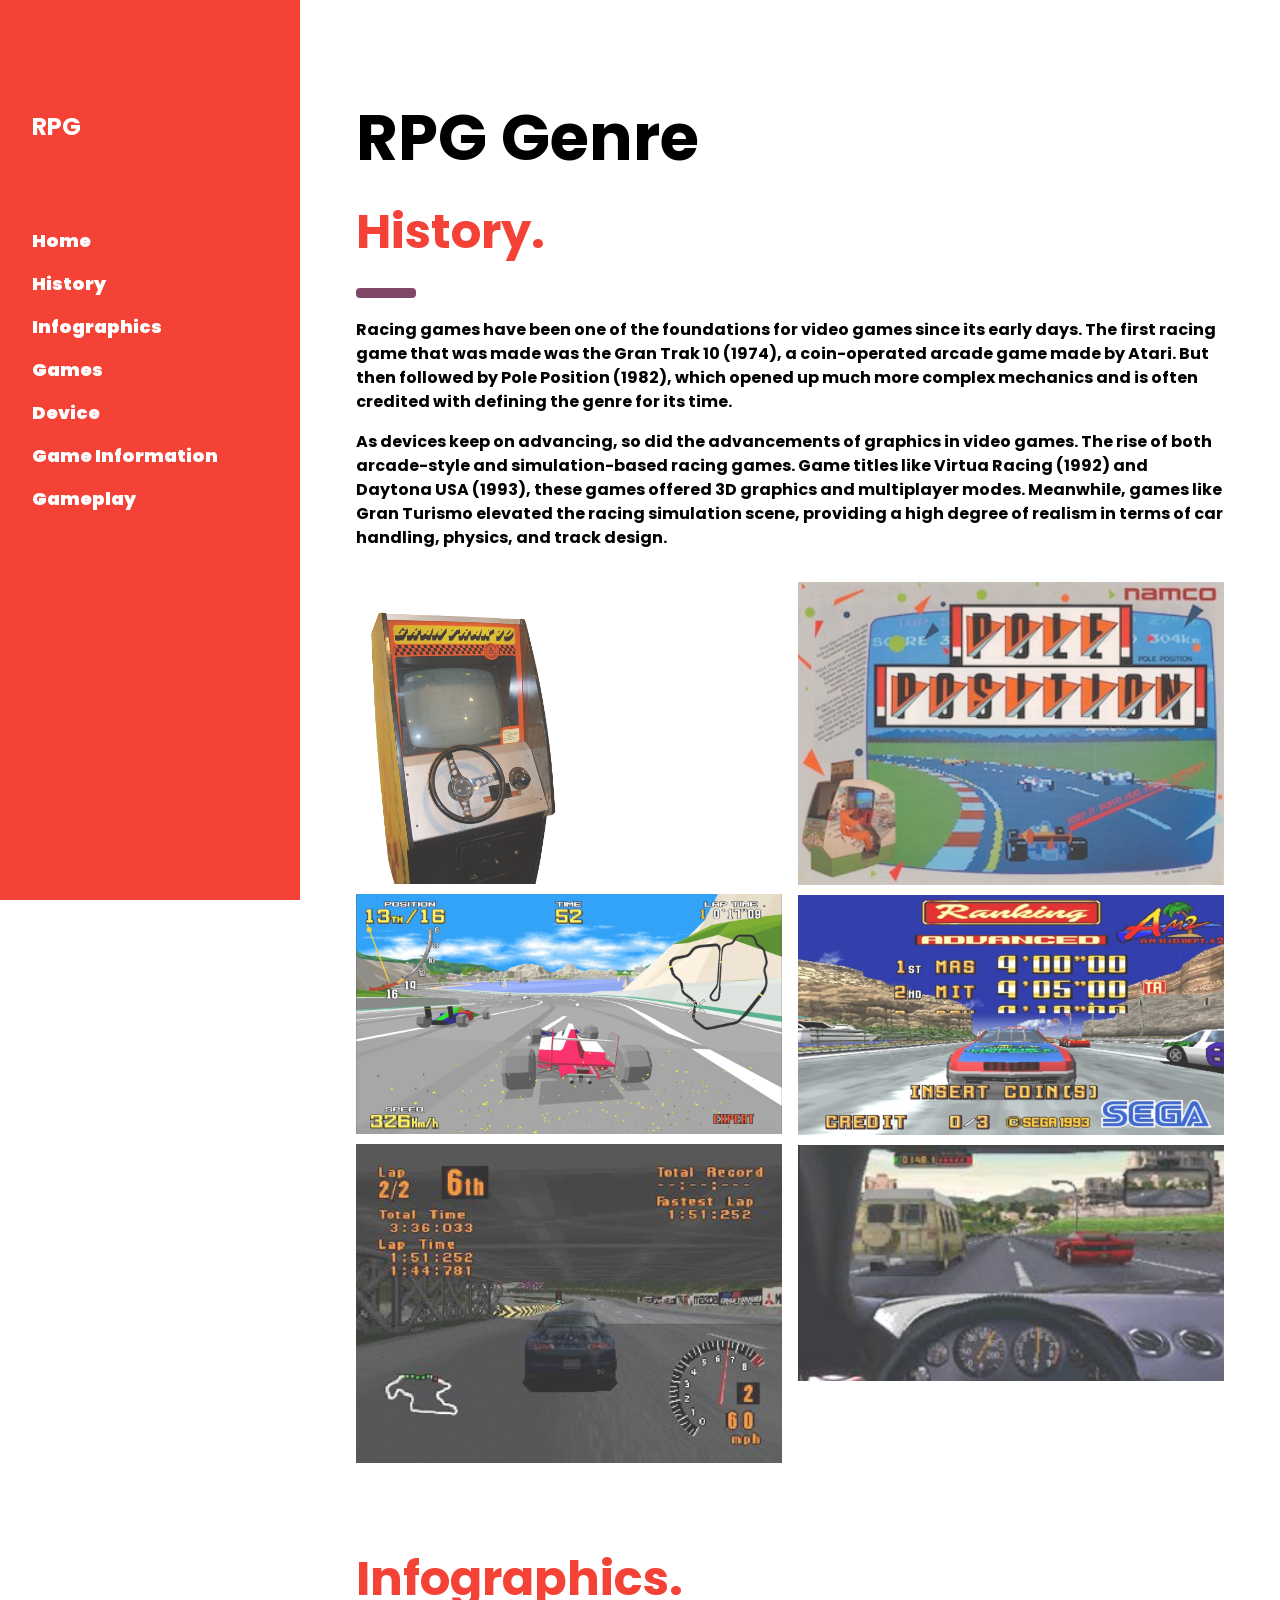
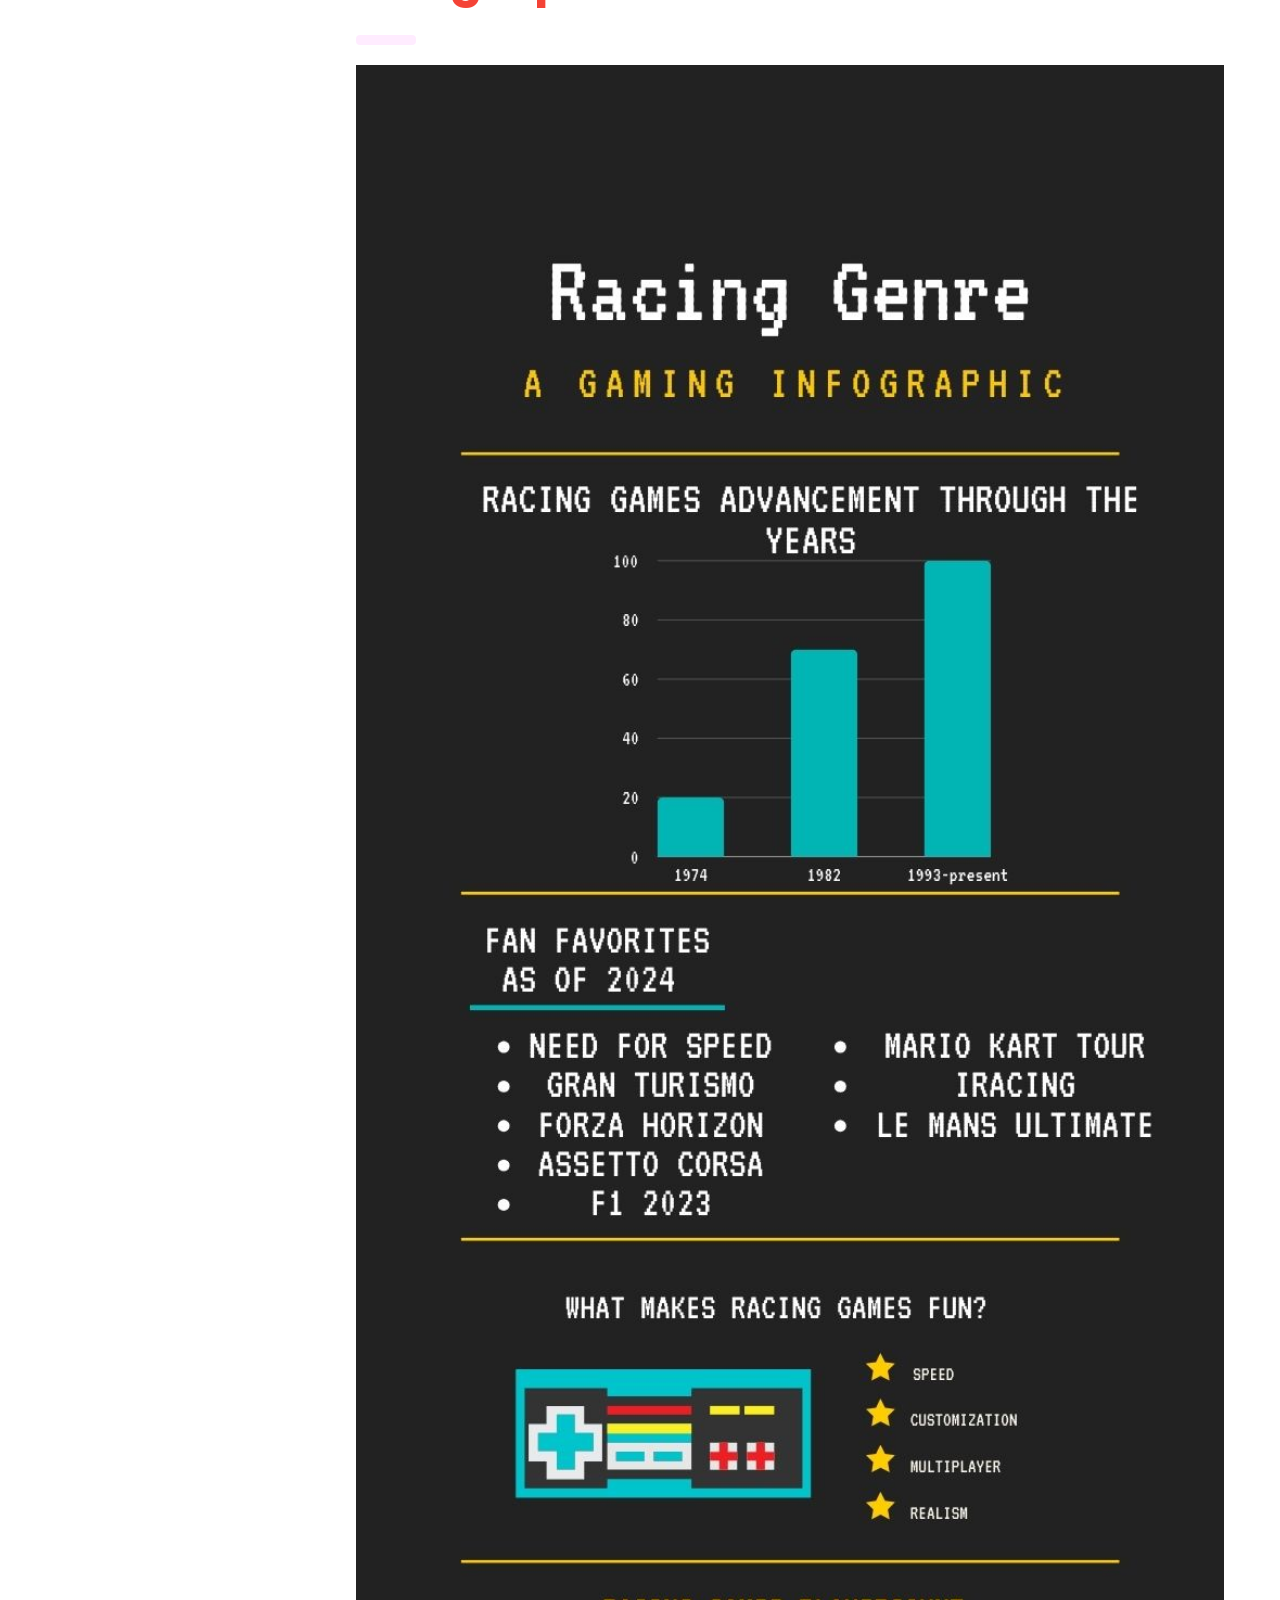
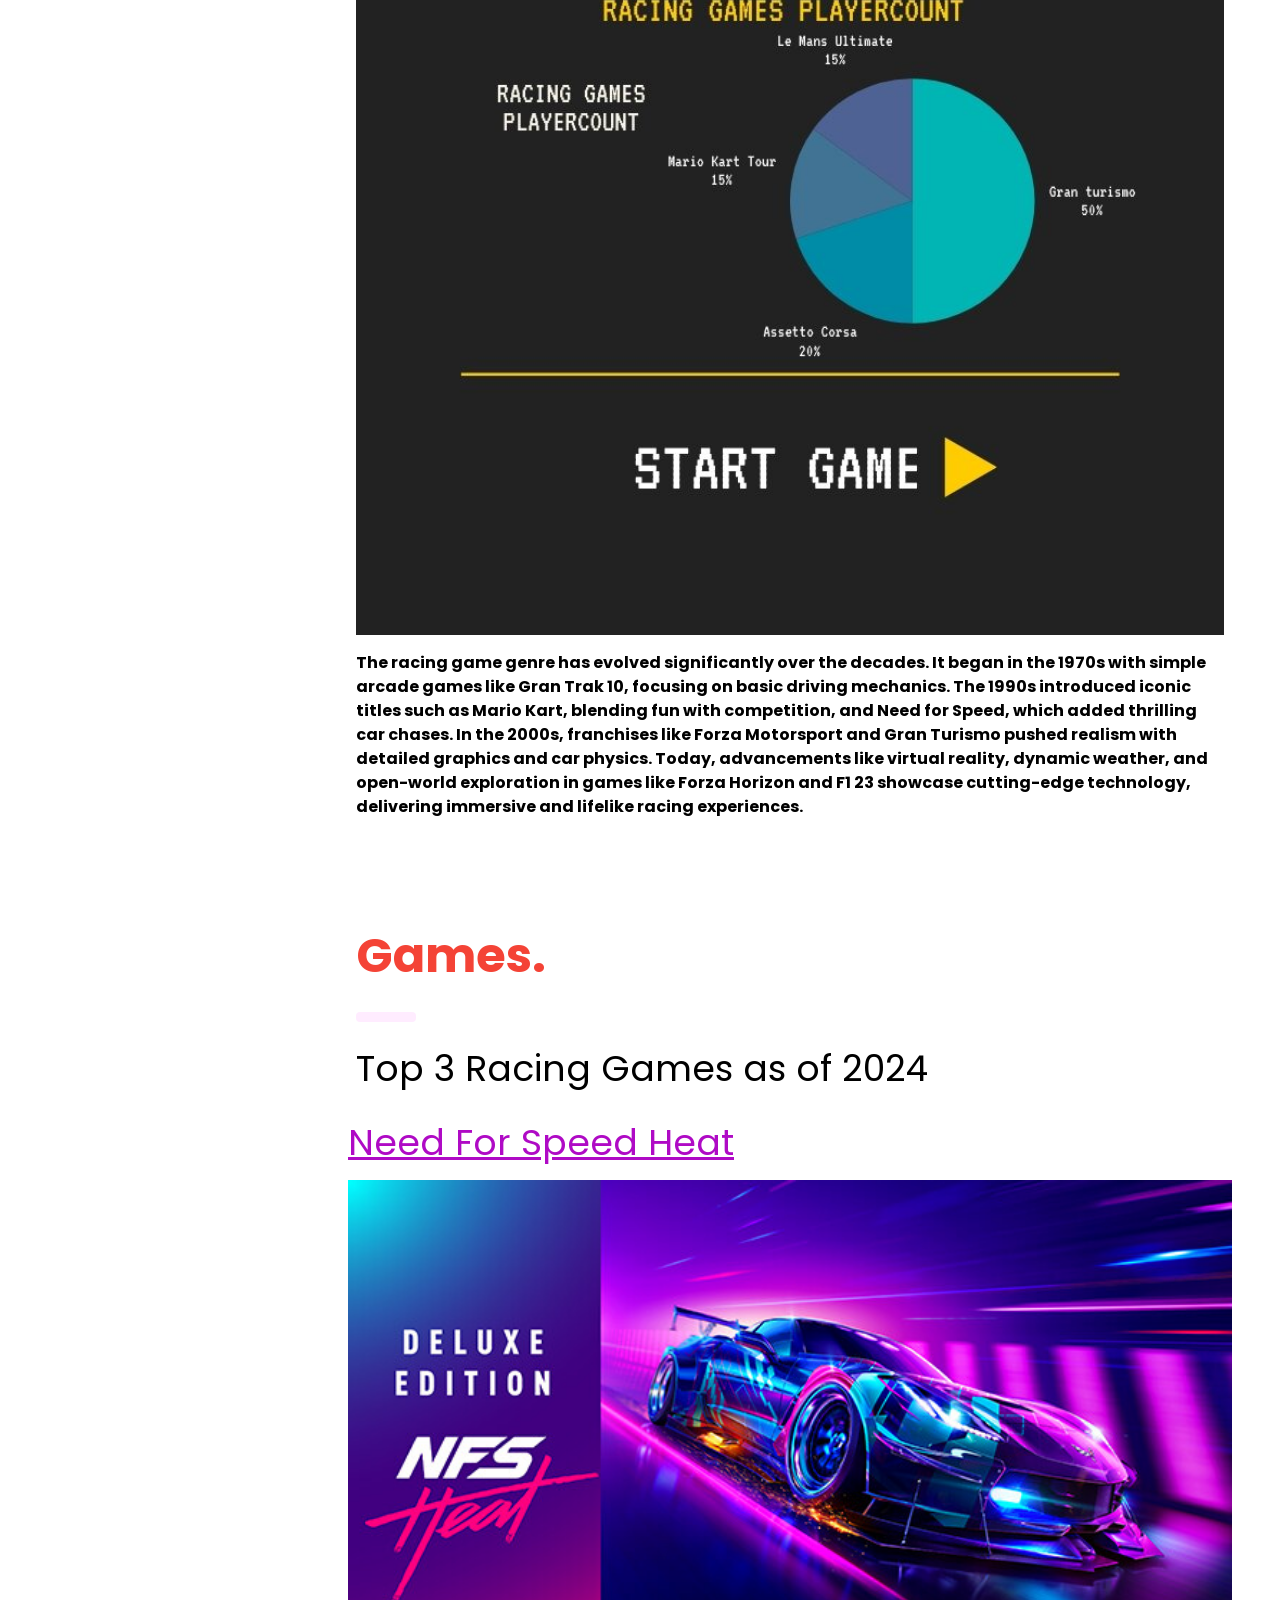
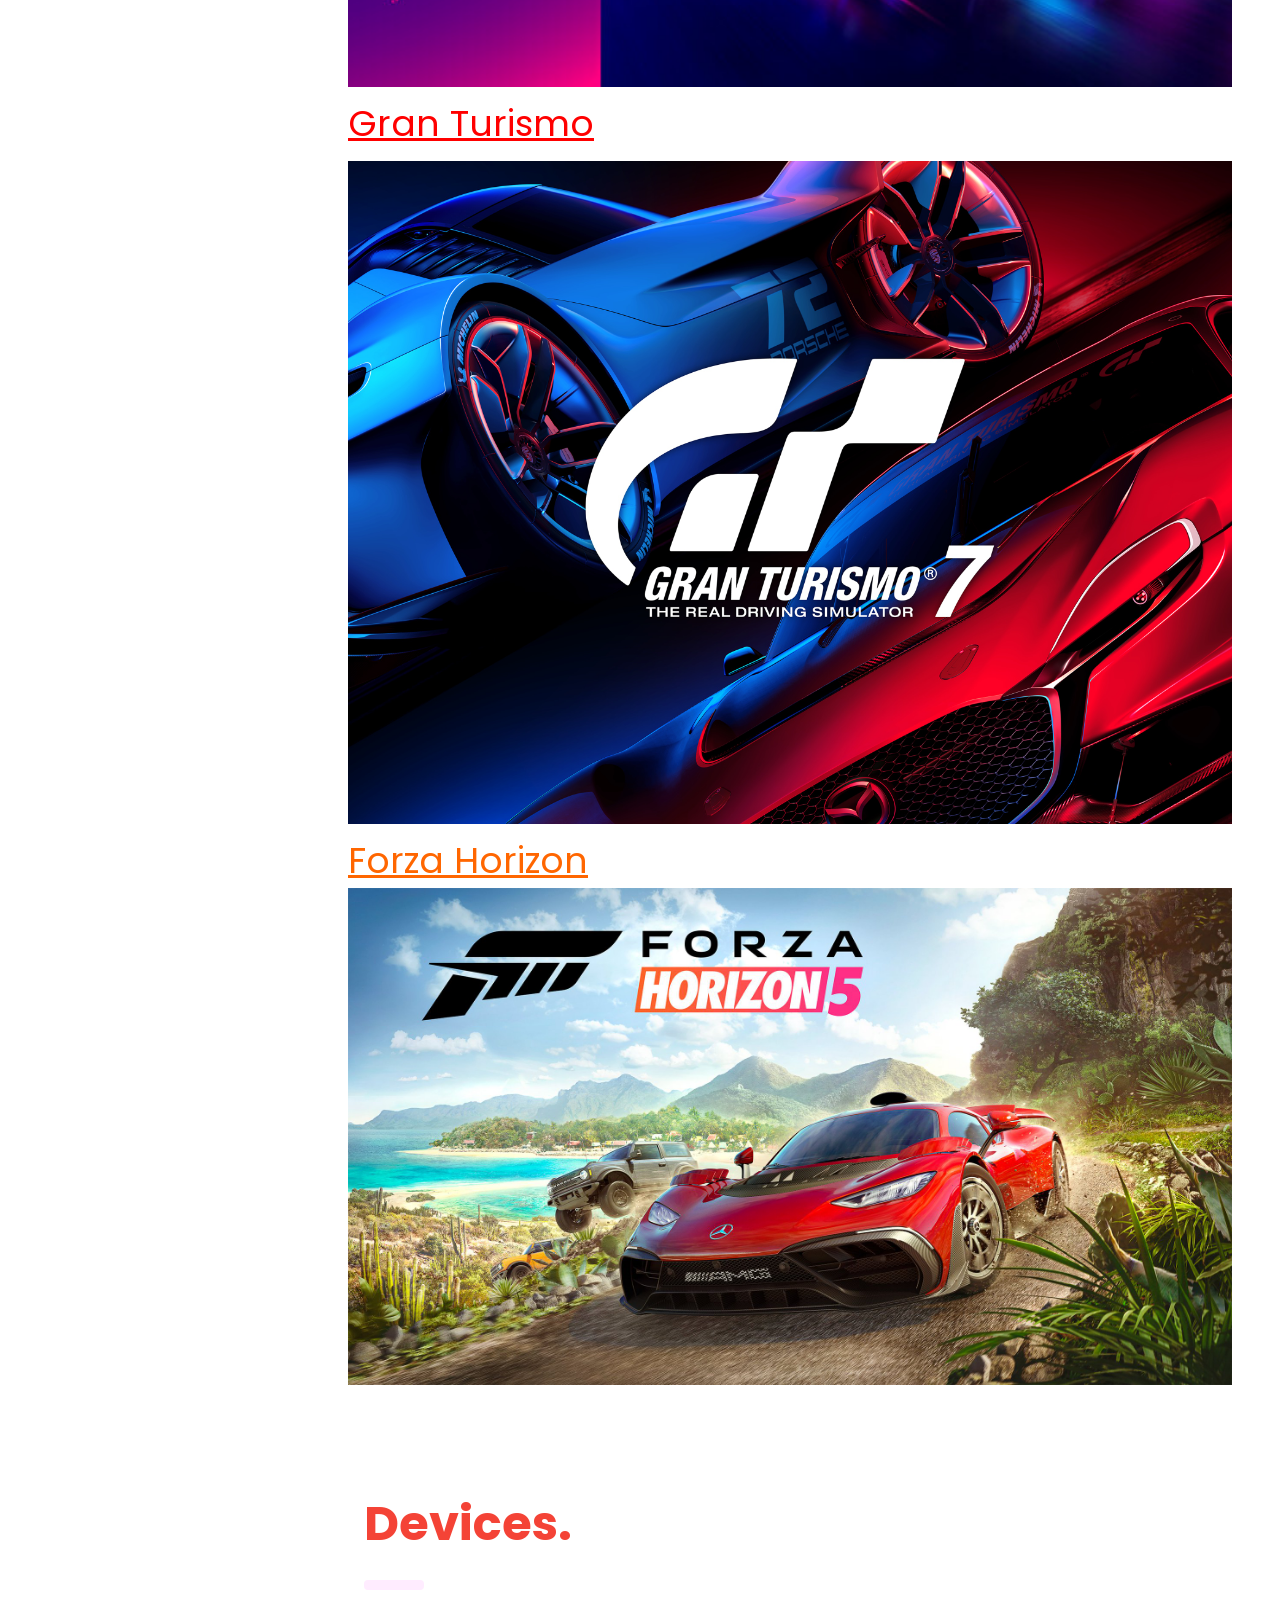
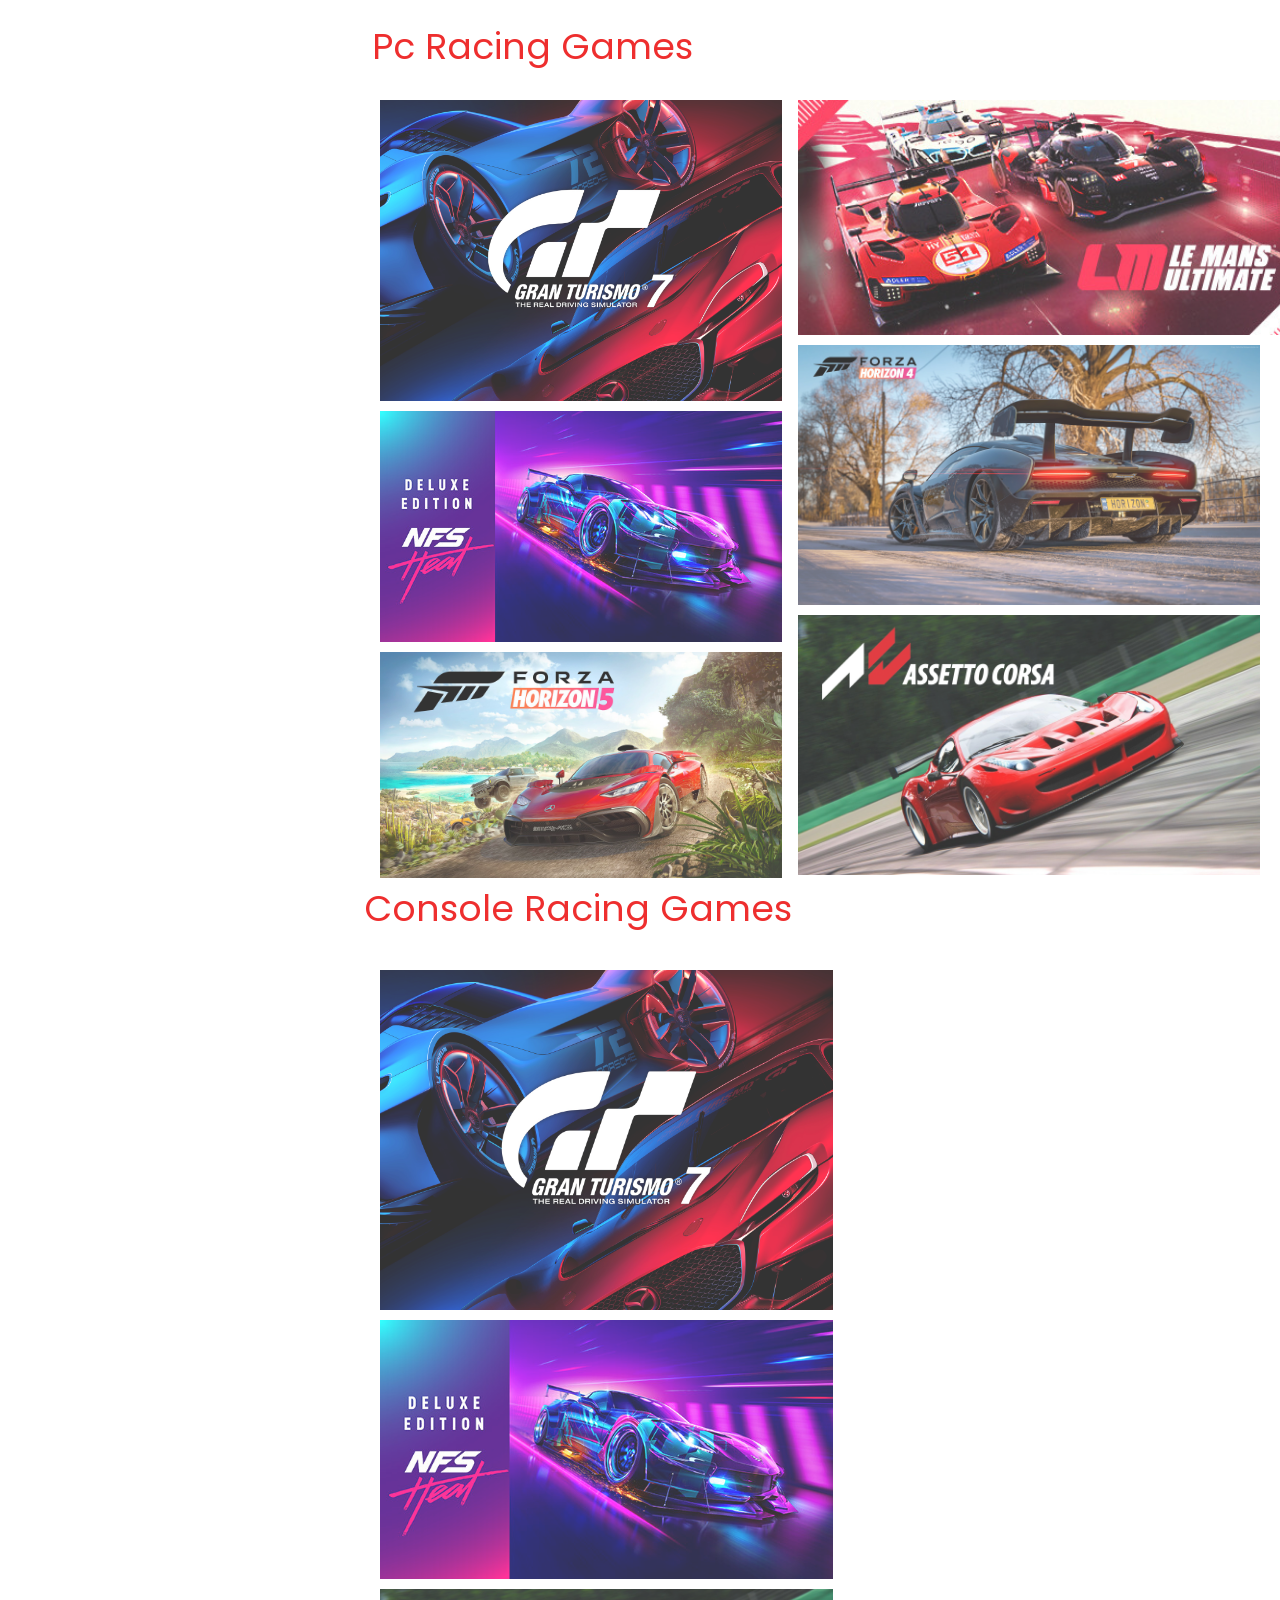
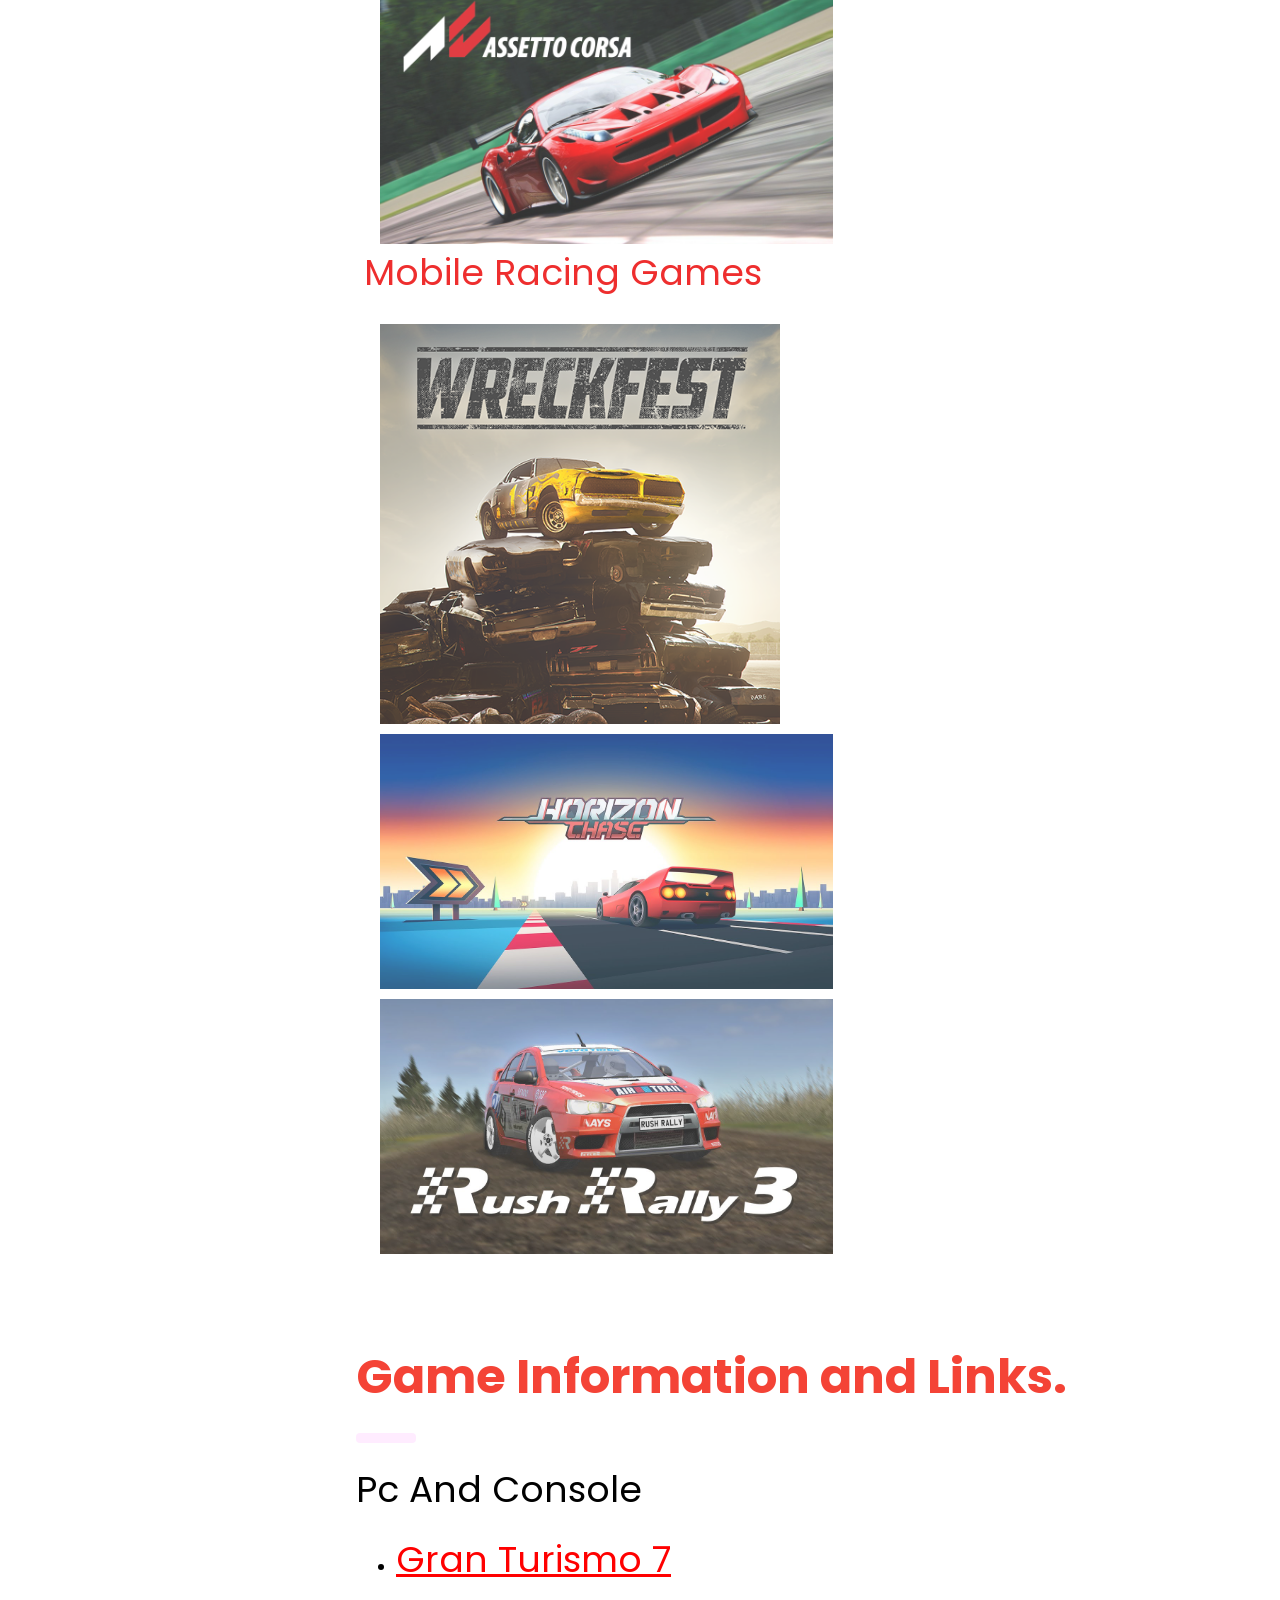
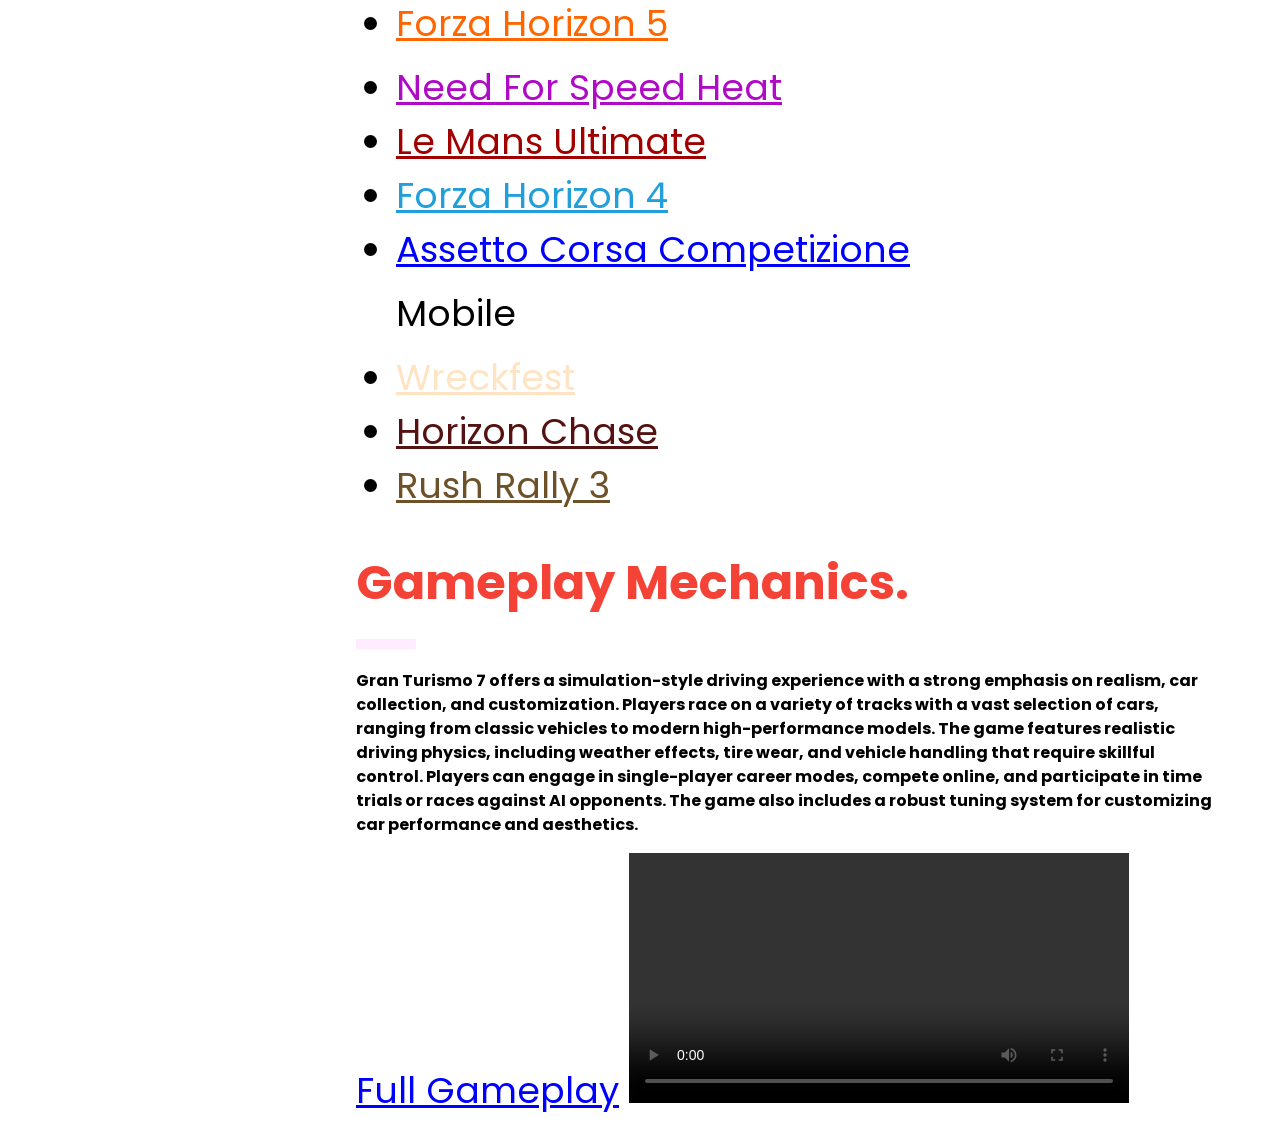
==== Rpg.html @ 1a040bed "Gameset" ====
<!DOCTYPE html>
<html lang="en">
  <head>
    <title>RPG Genre</title>
    <meta charset="UTF-8">
    <meta name="viewport" content="width=device-width, initial-scale=1">
    <link rel="stylesheet" href="https://www.w3schools.com/w3css/4/w3.css">
    <link rel="stylesheet" href="https://fonts.googleapis.com/css?family=Poppins">
    <style>
    body,h1,h2,h3,h4,h5 {font-family: "Poppins", sans-serif}
    body {font-size:16px;}
    .w3-half img{margin-bottom:-6px;margin-top:16px;opacity:0.8;cursor:pointer}
    .w3-half img:hover{opacity:1}
    </style>
  </head>
<body>
    

<nav class="w3-sidebar w3-red w3-collapse w3-top w3-large w3-padding" style="z-index:3;width:300px;font-weight:bold;" id="mySidebar"><br>
  <a href="javascript:void(0)" onclick="w3_close()" class="w3-button w3-hide-large w3-display-topleft" style="width:100%;font-size:22px">Close Menu</a>
  <div class="w3-container">
    <h3 class="w3-padding-64"><b>RPG</h3>
  </div>
  <div class="w3-bar-block">
    <a href="Gameset.html" onclick="w3_close()" class="w3-bar-item w3-button w3-hover-white">Home</a> 
    <a href="#showcase" onclick="w3_close()" class="w3-bar-item w3-button w3-hover-white">History</a> 
    <a href="#services" onclick="w3_close()" class="w3-bar-item w3-button w3-hover-white">Infographics</a> 
    <a href="#designers" onclick="w3_close()" class="w3-bar-item w3-button w3-hover-white">Games</a> 
    <a href="#packages" onclick="w3_close()" class="w3-bar-item w3-button w3-hover-white">Device</a> 
    <a href="#contact" onclick="w3_close()" class="w3-bar-item w3-button w3-hover-white">Game Information</a>
    <a href="#Gameplay" onclick="w3_close()" class="w3-bar-item w3-button w3-hover-white">Gameplay</a>
  </div>
</nav>

<header class="w3-container w3-top w3-hide-large w3-red w3-xlarge w3-padding">
  <a href="javascript:void(0)" class="w3-button w3-red w3-margin-right" onclick="w3_open()">☰</a>
  <span>RPG</span>
</header>


<div class="w3-overlay w3-hide-large" onclick="w3_close()" style="cursor:pointer" title="close side menu" id="myOverlay"></div>


<div class="w3-main" style="margin-left:340px;margin-right:40px">

 
  <div class="w3-container" style="margin-top:80px" id="showcase">
    <h1 class="w3-jumbo"><b>RPG Genre</b></h1>
    <h1 class="w3-xxxlarge w3-text-red"><b>History.</b></h1>
    <hr style="width:50px;border:5px solid rgb(128, 71, 104)" class="w3-round">
    <p>Racing games have been one of the foundations for video games since its early days. The first racing game that was made was the Gran Trak 10 (1974), a coin-operated arcade game made by Atari. But then followed by Pole Position (1982), which opened up much more complex mechanics and is often credited with defining the genre for its time.</p>
    <p>As devices keep on advancing, so did the advancements of graphics in video games. The rise of both arcade-style and simulation-based racing games. Game titles like Virtua Racing (1992) and Daytona USA (1993), these games offered 3D graphics and multiplayer modes. Meanwhile, games like Gran Turismo elevated the racing simulation scene, providing a high degree of realism in terms of car handling, physics, and track design.</p>
  </div>
  
  
  <div class="w3-row-padding">
    <div class="w3-half">
      <img src="Grantrak.png" style="width:53%" onclick="onClick(this)" alt="Gran Trak 10">
      <img src="Virtua Racing.avif" style="width:100%" onclick="onClick(this)" alt="Virtua Racing">
      <img src="Gran_Turismo_Screenshot.jpg" style="width:100%" onclick="onClick(this)" alt="Gran Turismo">
    </div>

    <div class="w3-half">
      <img src="Pole Position.jpg" style="width:100%" onclick="onClick(this)" alt="Pole Position">
      <img src="Daytona.jpg" style="width:100%" onclick="onClick(this)" alt="Daytona USA">
      <img src="Need for speed.PNG" style="width:100%" onclick="onClick(this)" alt="Need For Speed">
    </div>
  </div>

  <div id="modal01" class="w3-modal w3-black" style="padding-top:0" onclick="this.style.display='none'">
    <span class="w3-button w3-black w3-xxlarge w3-display-topright">×</span>
    <div class="w3-modal-content w3-animate-zoom w3-center w3-transparent w3-padding-64">
      <img id="img01" class="w3-image">
      <p id="caption"></p>
    </div>
  </div>

  <div class="w3-container" id="services" style="margin-top:75px">
    <h1 class="w3-xxxlarge w3-text-red"><b>Infographics.</b></h1>
    <hr style="width:50px;border:5px solid rgb(255, 75, 255, 0.1)" class="w3-round">
   <img src="infographic.jpg" style="width: 100%; min-height: 100%;" onclick="onClick(this)" alt="Infographics">
    <p>The racing game genre has evolved significantly over the decades. It began in the 1970s with simple arcade games like Gran Trak 10, focusing on basic driving mechanics. The 1990s introduced iconic titles such as Mario Kart, blending fun with competition, and Need for Speed, which added thrilling car chases. In the 2000s, franchises like Forza Motorsport and Gran Turismo pushed realism with detailed graphics and car physics. Today, advancements like virtual reality, dynamic weather, and open-world exploration in games like Forza Horizon and F1 23 showcase cutting-edge technology, delivering immersive and lifelike racing experiences.</p>
  </div>
  
  <div class="w3-container" id="designers" style="margin-top:75px">
    <h1 class="w3-xxxlarge w3-text-red"><b>Games.</b></h1>
    <hr style="width:50px;border:5px solid rgb(255, 75, 255, 0.1)" class="w3-round">
    <h1>Top 3 Racing Games as of 2024</h1>
  </div>
  <div class="w3-row-padding">
    <a href="https://store.steampowered.com/app/1222680/Need_for_Speed_Heat/" style="color: rgb(175, 10, 197);" ><h1>Need For Speed Heat</a></h1>
    <img src="NFs.jpg" style="width: 100%" onclick="onClick(this)" alt="Need For Speed Heat">
  </div>
  <div class="w3-row-padding">
    <a href="https://www.gran-turismo.com/us/" style="color: rgb(255, 0, 0);" ><h1>Gran Turismo</a></h1>
  <img src="Grand turismo.jpg" style="width: 100%" onclick="onClick(this)" alt="Gran Turismo">
</div>
<div class="w3-row-padding">
  <a href="https://store.steampowered.com/app/1551360/Forza_Horizon_5/" style="color: rgb(255, 102, 0);"><h1>Forza Horizon</a>
  <img src="Forza HOrizon 5.jpg" style="width: 100%" onclick="onClick(this)" alt="Forza Horizon">
</div>
  
  <div class="w3-row-padding" id="packages" style="margin-top:75px">
    <div class="w3-padding" >
    <h1 class="w3-xxxlarge w3-text-red"><b>Devices.</b></h1>
    <hr style="width:50px;border:5px solid rgb(255, 75, 255, 0.1)" class="w3-round">
    <div class="w3-row-padding">
      <h1 style="color: rgb(238, 46, 46);" >Pc Racing Games</h1>
      <div class="w3-half">
        <img src="Grand turismo.jpg" style="width:100%" onclick="onClick(this)" alt="Grand Turismo 7">
        <img src="NFs.jpg" style="width:100%" onclick="onClick(this)" alt="Need For Speed Heat">
        <img src="Forza HOrizon 5.jpg" style="width:100%" onclick="onClick(this)" alt="Forza Horizon 5">
      </div>
  
      <div class="w3-half">
        <img src="Lemans.jpg" style="width:125%" onclick="onClick(this)" alt="Le Mans Ultimate">
        <img src="Forza Horizon 4.jpg" style="width:115%" onclick="onClick(this)" alt="Forza Horizon 4">
        <img src="assetto-corsa.jpg" style="width:115%" onclick="onClick(this)" alt="Assetto Corsa">
      </div>
    </div>
    <h1 style="color: rgb(238, 46, 46);" >Console Racing Games</h1>
    <div class="w3-half">
      <div class="w3-padding" >
      <img src="Grand turismo.jpg" style="width:115%" onclick="onClick(this)" alt="Gran Turismo 7">
      <img src="NFs.jpg" style="width:115%" onclick="onClick(this)" alt="Need_for_Speed_Heat">
      <img src="assetto-corsa.jpg" style="width:115%" onclick="onClick(this)" alt="Assetto Corsa">
    
      
    </div>
    <h1 style="color: rgb(238, 46, 46); display: inline;" >Mobile Racing Games</h1>
    <div class="w3-padding">
          <img src="Wreckfest.png" style="height: 400px;" onclick="onClick(this)" alt="Wreckfest">
          <img src="Horizon.jpg" style="width:115%" onclick="onClick(this)" alt="Forza Horizon 4">
          <img src="Rush Rally.jpg" style="width:115%" onclick="onClick(this)" alt="Assetto Corsa">
        </div>
    </div>
</div>
</div>


  <div class="w3-container" id="contact" style="margin-top:75px">
    <h1 class="w3-xxxlarge w3-text-red"><b>Game Information and Links.</b></h1>
    <hr style="width:50px;border:5px solid rgb(255, 75, 255, 0.1)" class="w3-round">
    <h1>Pc And Console</h1>
    <ul>
      <li><a href="https://www.gran-turismo.com/us/" style="color: rgb(255, 0, 0);" ><h1>Gran Turismo 7</a>
      <li><a href="https://store.steampowered.com/app/1551360/Forza_Horizon_5/" style="color: rgb(255, 102, 0);"><h1>Forza Horizon 5</a>
      <li><a href="https://store.steampowered.com/app/1222680/Need_for_Speed_Heat/" style="color: rgb(175, 10, 197);" ><h1>Need For Speed Heat</a>
      <li><a href="https://store.steampowered.com/app/2399420/Le_Mans_Ultimate/" style="color: rgb(160, 0, 0);" >Le Mans Ultimate</a>
      <li><a href="https://store.steampowered.com/app/1293830/Forza_Horizon_4/" style="color: rgb(32, 159, 218);" >Forza Horizon 4</a>
      <li><a href="https://store.steampowered.com/app/805550/Assetto_Corsa_Competizione/" style="color: blue;" >Assetto Corsa Competizione</a></li>
    <h1>Mobile</h1>
      <li><a href="https://store.steampowered.com/app/228380/Wreckfest/" style="color: bisque;" >Wreckfest</a></li>
      <li><a href="https://play.google.com/store/apps/details?id=com.aquiris.horizonchase&hl=en&pli=1" style="color: rgb(85, 18, 18);" >Horizon Chase</a></li>
      <li><a href="https://store.steampowered.com/app/2020860/Rush_Rally_3/" style="color: rgb(109, 81, 40);" >Rush Rally 3</a></li>
    
    </ul>
  </div>
  <div class="w3-padding" >
    <section class="Gameplay" id="Gameplay" > 
    <h1 class="w3-xxxlarge w3-text-red"><b>Gameplay Mechanics.</b></h1>
    <hr style="width:50px;border:5px solid rgb(255, 75, 255, 0.1)">
    <p>Gran Turismo 7 offers a simulation-style driving experience with a strong emphasis on realism, car collection, and customization. Players race on a variety of tracks with a vast selection of cars, ranging from classic vehicles to modern high-performance models. The game features realistic driving physics, including weather effects, tire wear, and vehicle handling that require skillful control. Players can engage in single-player career modes, compete online, and participate in time trials or races against AI opponents. The game also includes a robust tuning system for customizing car performance and aesthetics.</p>
      <a href="https://www.youtube.com/watch?v=7dYJ4IZFC4U" style="color: blue;" ><h1>Full Gameplay</a>
    <video width="500" controls>
      <source src="Gran Turismo.mp4" type="video/mp4">
    </video>
  </section> 
  </div>

<script>
function w3_open() {
  document.getElementById("mySidebar").style.display = "block";
  document.getElementById("myOverlay").style.display = "block";
}
 
function w3_close() {
  document.getElementById("mySidebar").style.display = "none";
  document.getElementById("myOverlay").style.display = "none";
}

function onClick(element) {
  document.getElementById("img01").src = element.src;
  document.getElementById("modal01").style.display = "block";
  var captionText = document.getElementById("caption");
  captionText.innerHTML = element.alt;
}
</script>

</body>
</html>
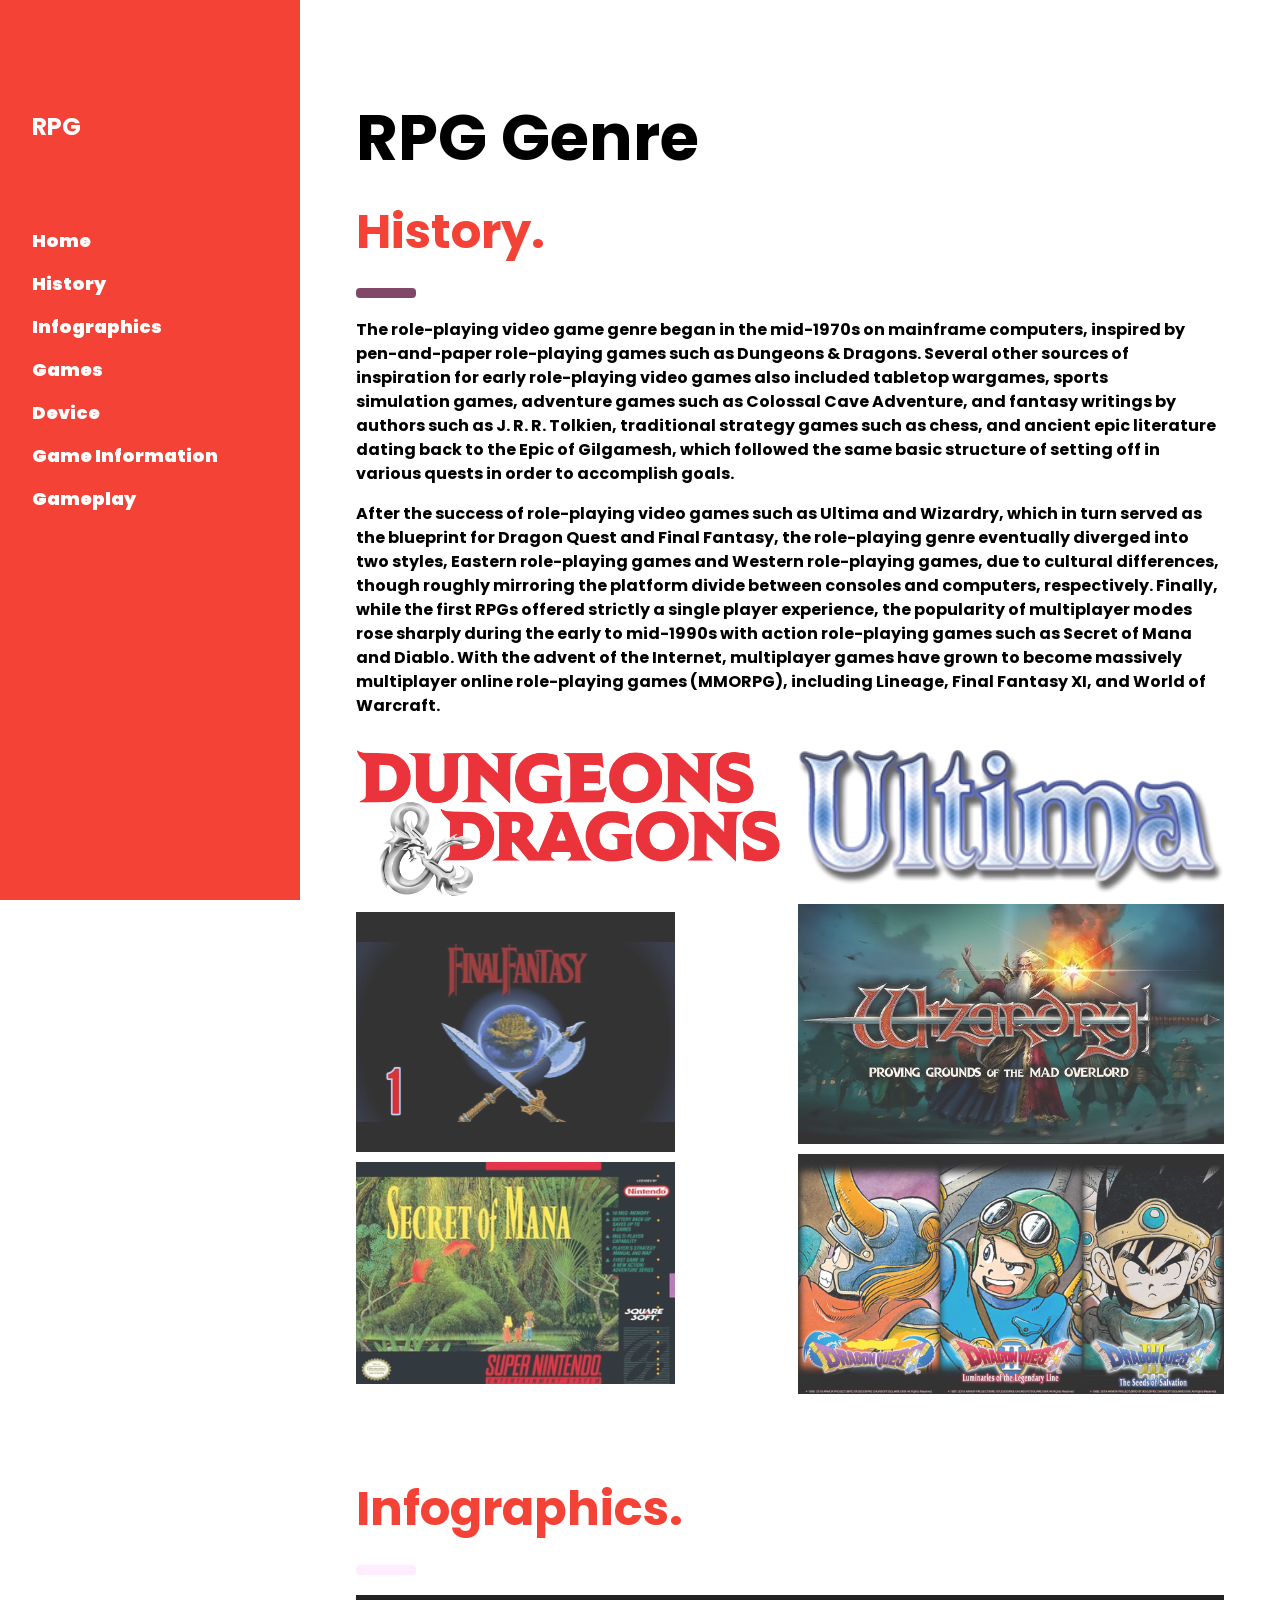
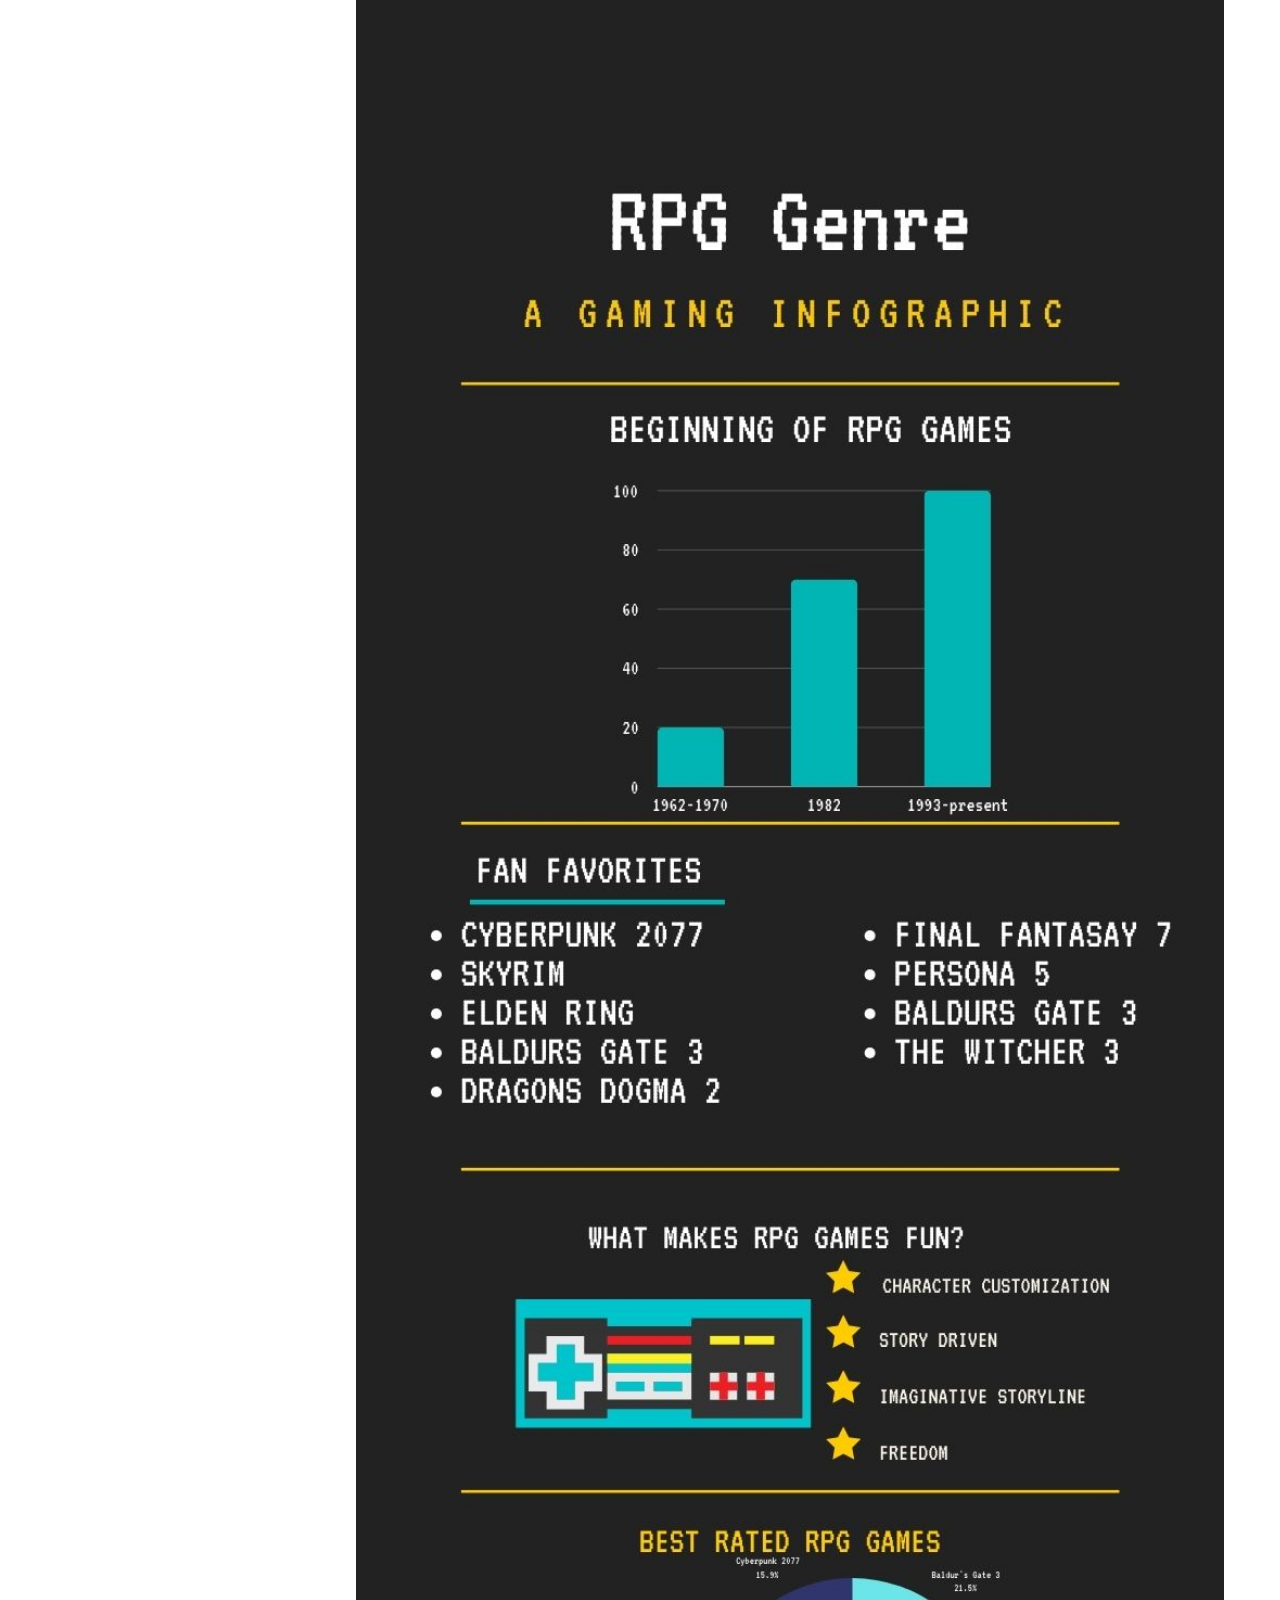
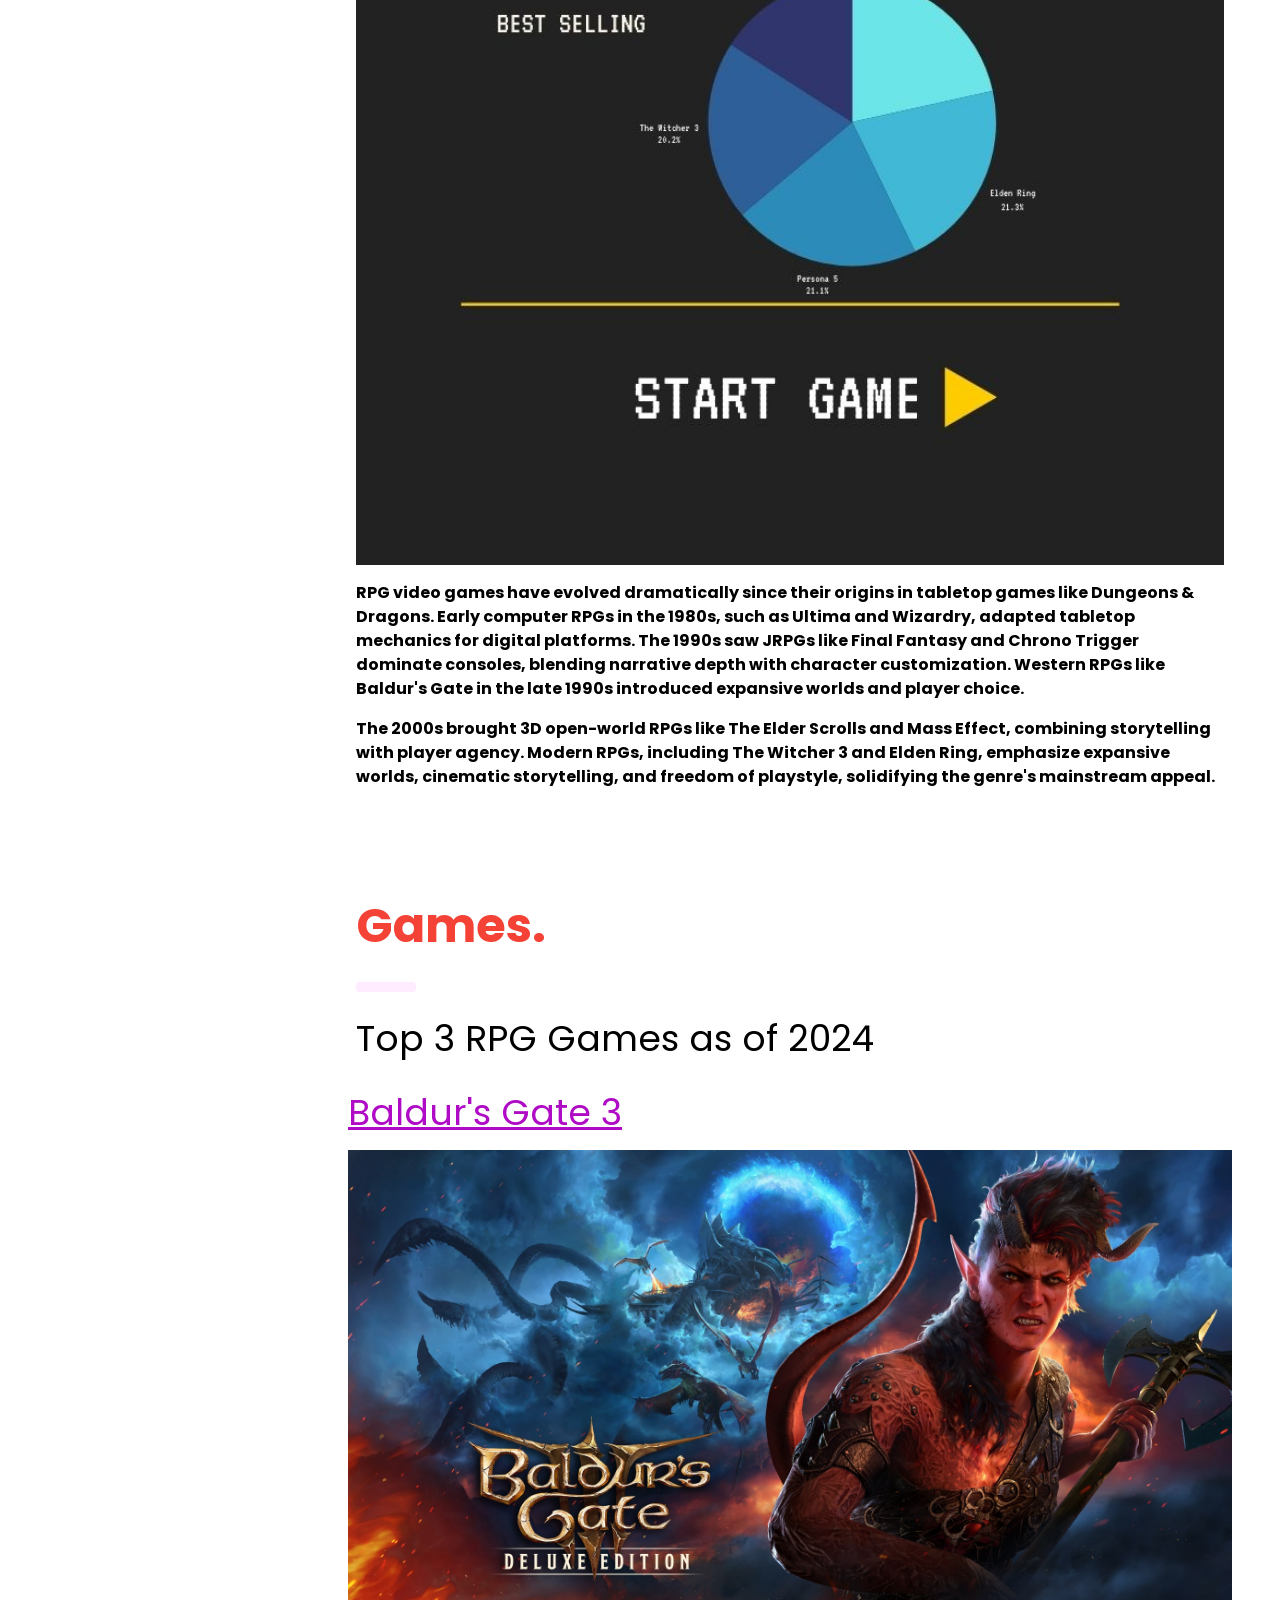
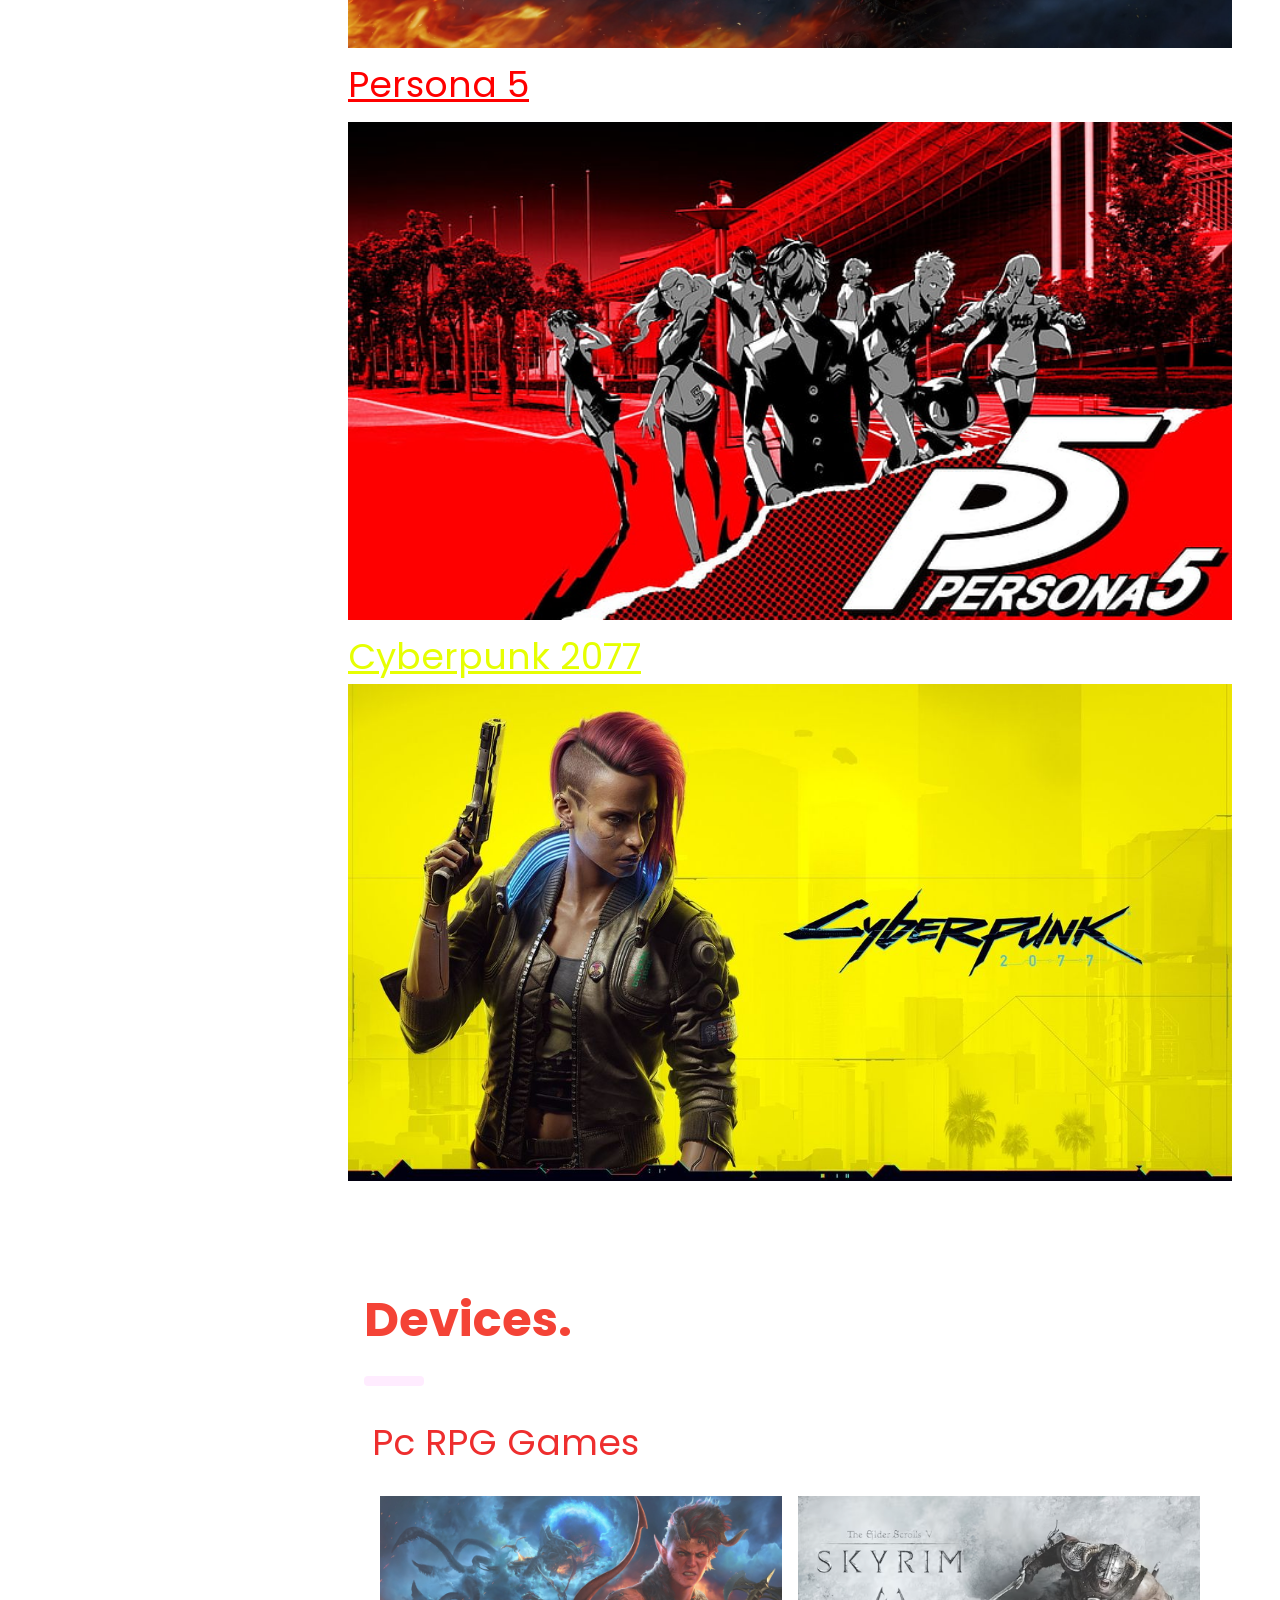
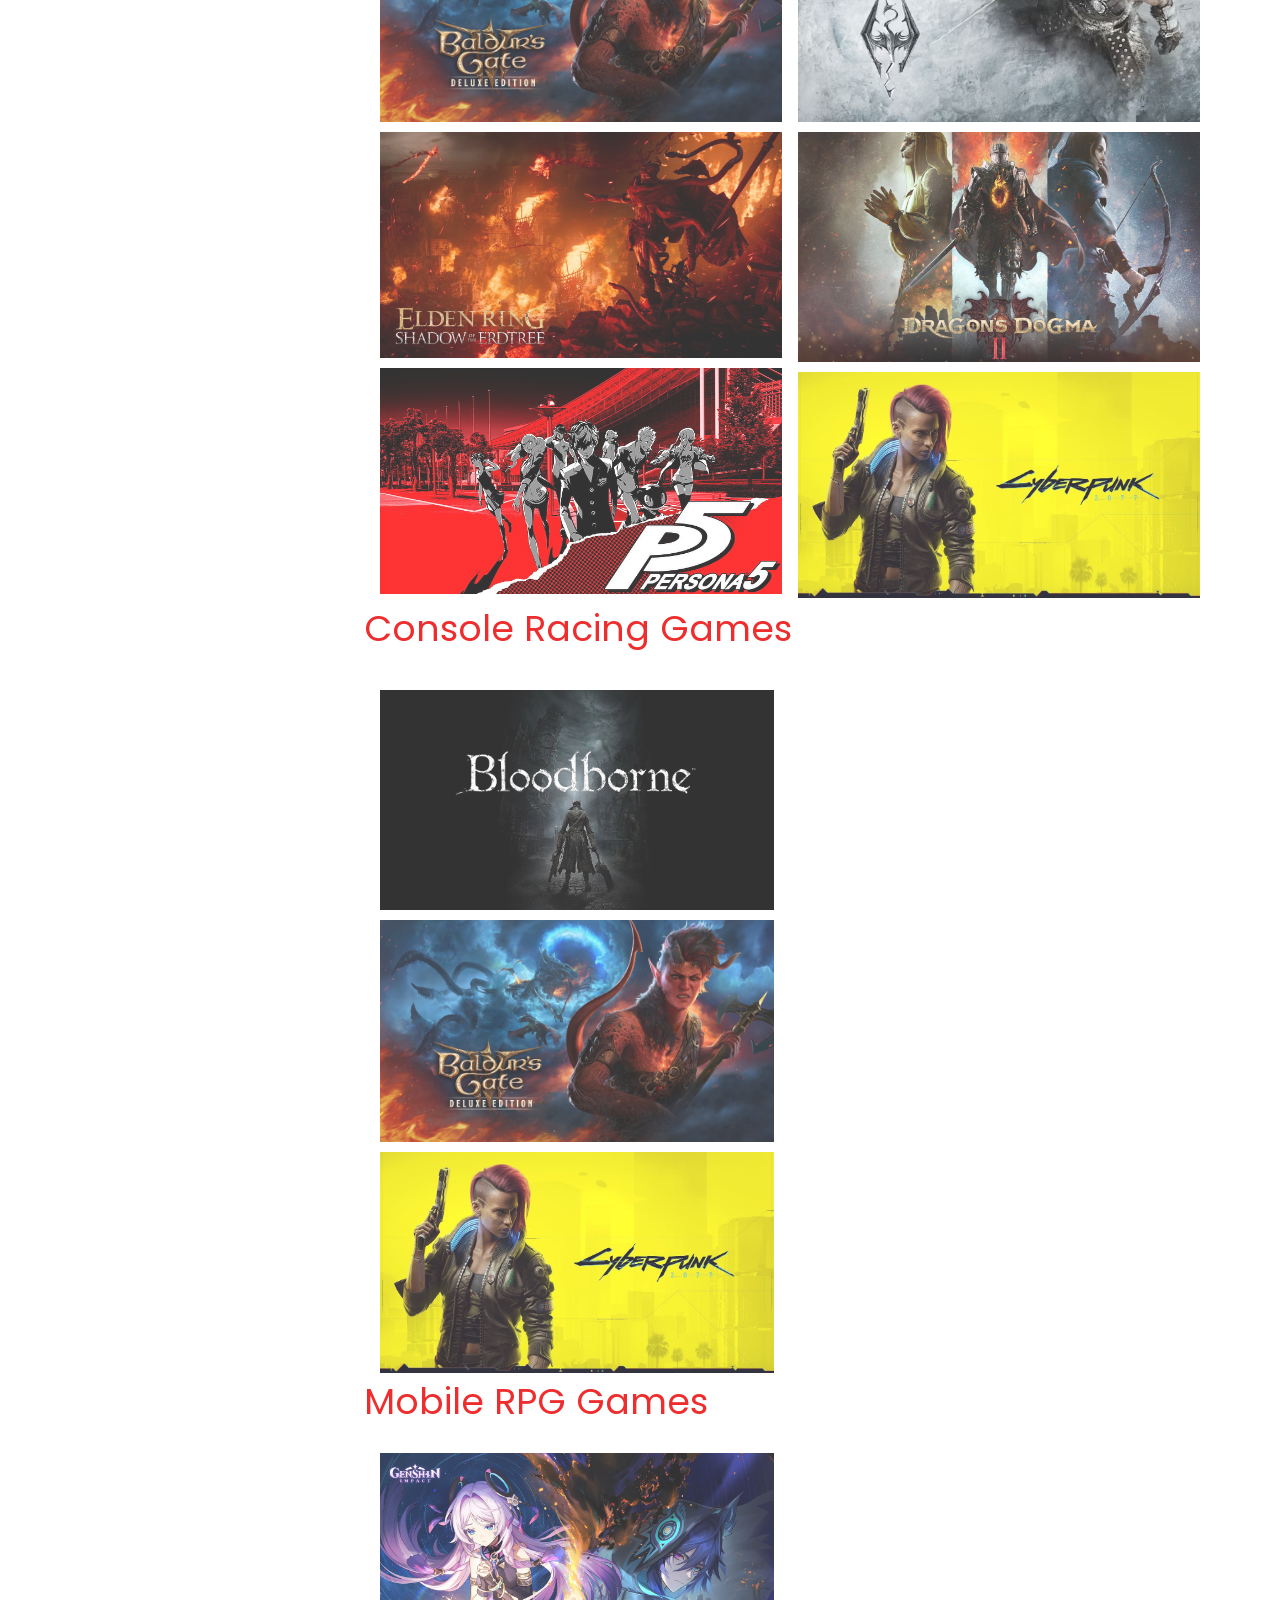
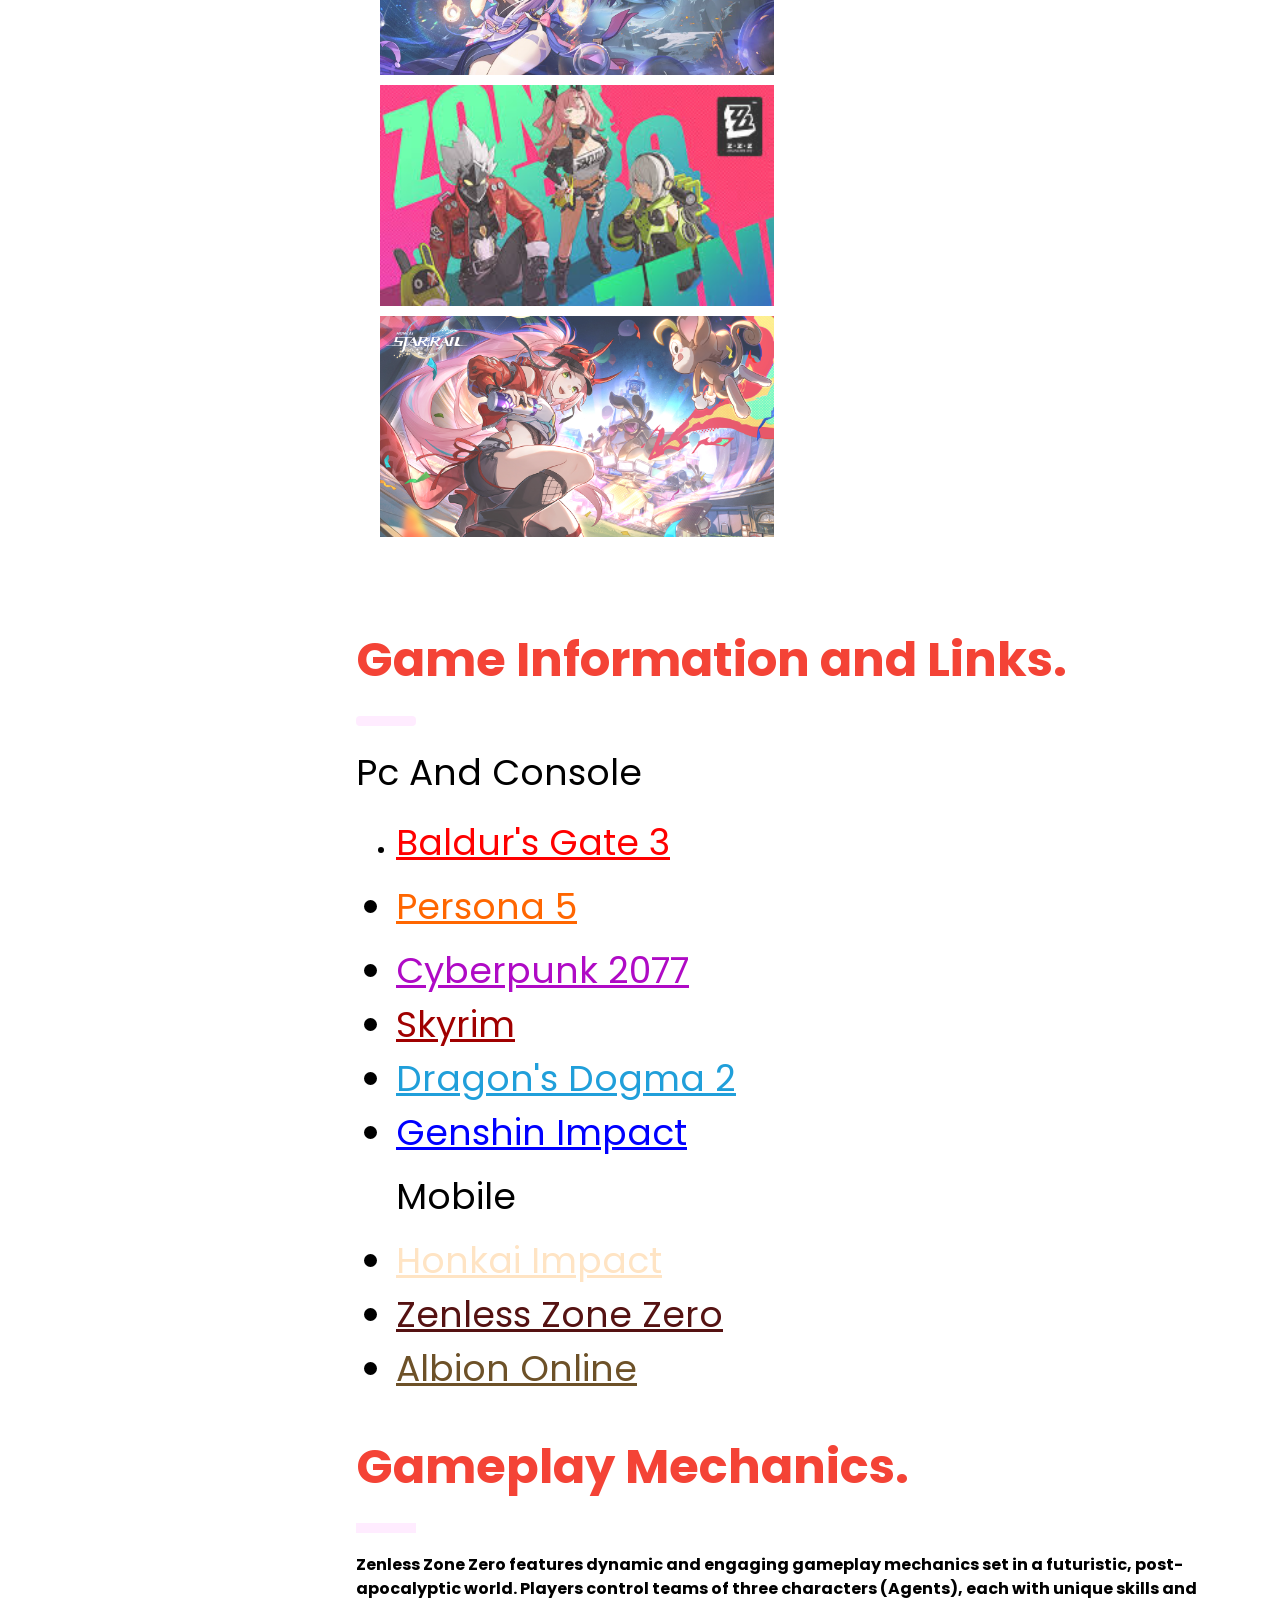
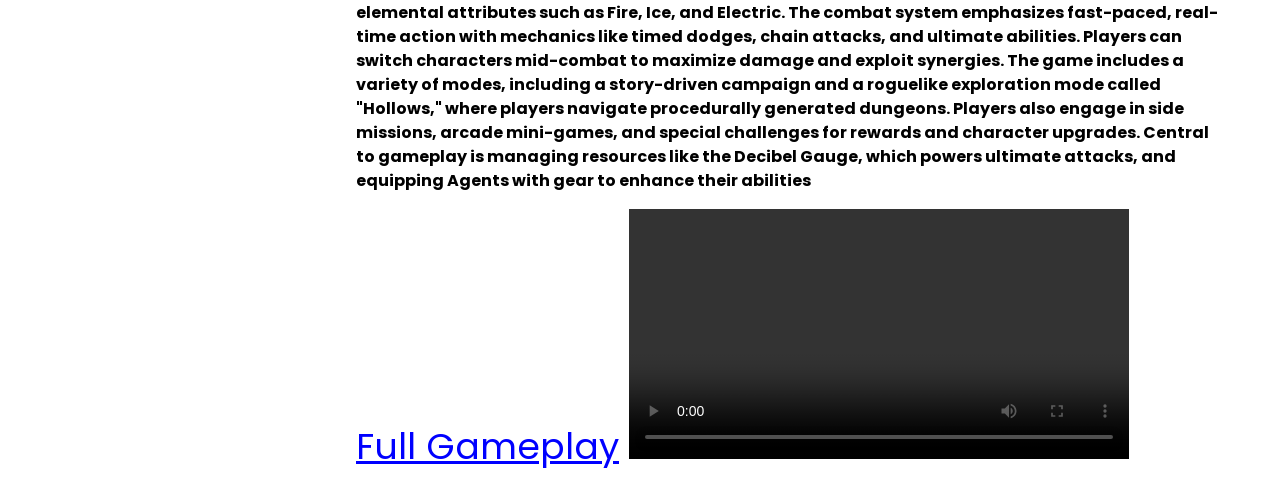
==== commit 28903a36: "Update" ====
--- a/Rpg.html
+++ b/Rpg.html
@@ -48,22 +48,22 @@
     <h1 class="w3-jumbo"><b>RPG Genre</b></h1>
     <h1 class="w3-xxxlarge w3-text-red"><b>History.</b></h1>
     <hr style="width:50px;border:5px solid rgb(128, 71, 104)" class="w3-round">
-    <p>Racing games have been one of the foundations for video games since its early days. The first racing game that was made was the Gran Trak 10 (1974), a coin-operated arcade game made by Atari. But then followed by Pole Position (1982), which opened up much more complex mechanics and is often credited with defining the genre for its time.</p>
-    <p>As devices keep on advancing, so did the advancements of graphics in video games. The rise of both arcade-style and simulation-based racing games. Game titles like Virtua Racing (1992) and Daytona USA (1993), these games offered 3D graphics and multiplayer modes. Meanwhile, games like Gran Turismo elevated the racing simulation scene, providing a high degree of realism in terms of car handling, physics, and track design.</p>
+    <p>The role-playing video game genre began in the mid-1970s on mainframe computers, inspired by pen-and-paper role-playing games such as Dungeons & Dragons. Several other sources of inspiration for early role-playing video games also included tabletop wargames, sports simulation games, adventure games such as Colossal Cave Adventure, and fantasy writings by authors such as J. R. R. Tolkien, traditional strategy games such as chess, and ancient epic literature dating back to the Epic of Gilgamesh, which followed the same basic structure of setting off in various quests in order to accomplish goals.</p>
+    <p>After the success of role-playing video games such as Ultima and Wizardry, which in turn served as the blueprint for Dragon Quest and Final Fantasy, the role-playing genre eventually diverged into two styles, Eastern role-playing games and Western role-playing games, due to cultural differences, though roughly mirroring the platform divide between consoles and computers, respectively. Finally, while the first RPGs offered strictly a single player experience, the popularity of multiplayer modes rose sharply during the early to mid-1990s with action role-playing games such as Secret of Mana and Diablo. With the advent of the Internet, multiplayer games have grown to become massively multiplayer online role-playing games (MMORPG), including Lineage, Final Fantasy XI, and World of Warcraft.</p>
   </div>
   
   
   <div class="w3-row-padding">
     <div class="w3-half">
-      <img src="Grantrak.png" style="width:53%" onclick="onClick(this)" alt="Gran Trak 10">
-      <img src="Virtua Racing.avif" style="width:100%" onclick="onClick(this)" alt="Virtua Racing">
-      <img src="Gran_Turismo_Screenshot.jpg" style="width:100%" onclick="onClick(this)" alt="Gran Turismo">
+      <img src="DnD.png" style="width:100%" onclick="onClick(this)" alt="DnD">
+      <img src="Final.jpg" style="width:75%" onclick="onClick(this)" alt="Final Fantasy">
+      <img src="Secret.jpg" style="width:75%" onclick="onClick(this)" alt="Secret Of Mana">
     </div>
 
     <div class="w3-half">
-      <img src="Pole Position.jpg" style="width:100%" onclick="onClick(this)" alt="Pole Position">
-      <img src="Daytona.jpg" style="width:100%" onclick="onClick(this)" alt="Daytona USA">
-      <img src="Need for speed.PNG" style="width:100%" onclick="onClick(this)" alt="Need For Speed">
+      <img src="Ultima.png" style="width:100%" onclick="onClick(this)" alt="Ultima">
+      <img src="Wizardy.jpg" style="width:100%" onclick="onClick(this)" alt="Wizardry">
+      <img src="Dragon Quest.jpg" style="width:100%" onclick="onClick(this)" alt="Dragon Quest">
     </div>
   </div>
 
@@ -78,26 +78,27 @@
   <div class="w3-container" id="services" style="margin-top:75px">
     <h1 class="w3-xxxlarge w3-text-red"><b>Infographics.</b></h1>
     <hr style="width:50px;border:5px solid rgb(255, 75, 255, 0.1)" class="w3-round">
-   <img src="infographic.jpg" style="width: 100%; min-height: 100%;" onclick="onClick(this)" alt="Infographics">
-    <p>The racing game genre has evolved significantly over the decades. It began in the 1970s with simple arcade games like Gran Trak 10, focusing on basic driving mechanics. The 1990s introduced iconic titles such as Mario Kart, blending fun with competition, and Need for Speed, which added thrilling car chases. In the 2000s, franchises like Forza Motorsport and Gran Turismo pushed realism with detailed graphics and car physics. Today, advancements like virtual reality, dynamic weather, and open-world exploration in games like Forza Horizon and F1 23 showcase cutting-edge technology, delivering immersive and lifelike racing experiences.</p>
+   <img src="RPGInfographics.jpg" style="width: 100%; min-height: 100%;" onclick="onClick(this)" alt="Infographics">
+    <p>RPG video games have evolved dramatically since their origins in tabletop games like Dungeons & Dragons. Early computer RPGs in the 1980s, such as Ultima and Wizardry, adapted tabletop mechanics for digital platforms. The 1990s saw JRPGs like Final Fantasy and Chrono Trigger dominate consoles, blending narrative depth with character customization. Western RPGs like Baldur's Gate in the late 1990s introduced expansive worlds and player choice.</p>
+    <p>The 2000s brought 3D open-world RPGs like The Elder Scrolls and Mass Effect, combining storytelling with player agency. Modern RPGs, including The Witcher 3 and Elden Ring, emphasize expansive worlds, cinematic storytelling, and freedom of playstyle, solidifying the genre's mainstream appeal.</p>
   </div>
   
   <div class="w3-container" id="designers" style="margin-top:75px">
     <h1 class="w3-xxxlarge w3-text-red"><b>Games.</b></h1>
     <hr style="width:50px;border:5px solid rgb(255, 75, 255, 0.1)" class="w3-round">
-    <h1>Top 3 Racing Games as of 2024</h1>
+    <h1>Top 3 RPG Games as of 2024</h1>
   </div>
   <div class="w3-row-padding">
-    <a href="https://store.steampowered.com/app/1222680/Need_for_Speed_Heat/" style="color: rgb(175, 10, 197);" ><h1>Need For Speed Heat</a></h1>
-    <img src="NFs.jpg" style="width: 100%" onclick="onClick(this)" alt="Need For Speed Heat">
+    <a href="https://store.steampowered.com/app/1086940/Baldurs_Gate_3/" style="color: rgb(175, 10, 197);" ><h1>Baldur's Gate 3</a></h1>
+    <img src="Baldurs.jpg" style="width: 100%" onclick="onClick(this)" alt="Need For Speed Heat">
   </div>
   <div class="w3-row-padding">
-    <a href="https://www.gran-turismo.com/us/" style="color: rgb(255, 0, 0);" ><h1>Gran Turismo</a></h1>
-  <img src="Grand turismo.jpg" style="width: 100%" onclick="onClick(this)" alt="Gran Turismo">
+    <a href="https://store.steampowered.com/app/1687950/Persona_5_Royal/" style="color: rgb(255, 0, 0);" ><h1>Persona 5</a></h1>
+  <img src="Persona.jpg" style="width: 100%" onclick="onClick(this)" alt="Gran Turismo">
 </div>
 <div class="w3-row-padding">
-  <a href="https://store.steampowered.com/app/1551360/Forza_Horizon_5/" style="color: rgb(255, 102, 0);"><h1>Forza Horizon</a>
-  <img src="Forza HOrizon 5.jpg" style="width: 100%" onclick="onClick(this)" alt="Forza Horizon">
+  <a href="https://store.steampowered.com/app/1091500/Cyberpunk_2077/" style="color: rgb(230, 255, 2);"><h1>Cyberpunk 2077</a>
+  <img src="Cyberpunk.jpg" style="width: 100%" onclick="onClick(this)" alt="Forza Horizon">
 </div>
   
   <div class="w3-row-padding" id="packages" style="margin-top:75px">
@@ -105,33 +106,33 @@
     <h1 class="w3-xxxlarge w3-text-red"><b>Devices.</b></h1>
     <hr style="width:50px;border:5px solid rgb(255, 75, 255, 0.1)" class="w3-round">
     <div class="w3-row-padding">
-      <h1 style="color: rgb(238, 46, 46);" >Pc Racing Games</h1>
+      <h1 style="color: rgb(238, 46, 46);" >Pc RPG Games</h1>
       <div class="w3-half">
-        <img src="Grand turismo.jpg" style="width:100%" onclick="onClick(this)" alt="Grand Turismo 7">
-        <img src="NFs.jpg" style="width:100%" onclick="onClick(this)" alt="Need For Speed Heat">
-        <img src="Forza HOrizon 5.jpg" style="width:100%" onclick="onClick(this)" alt="Forza Horizon 5">
+        <img src="Baldurs.jpg" style="width:100%" onclick="onClick(this)" alt="Baldurs Gate 3">
+        <img src="Elden ring.jpg" style="width:100%" onclick="onClick(this)" alt="Elden Ring">
+        <img src="Persona.jpg" style="width:100%" onclick="onClick(this)" alt="Persona 5">
       </div>
   
       <div class="w3-half">
-        <img src="Lemans.jpg" style="width:125%" onclick="onClick(this)" alt="Le Mans Ultimate">
-        <img src="Forza Horizon 4.jpg" style="width:115%" onclick="onClick(this)" alt="Forza Horizon 4">
-        <img src="assetto-corsa.jpg" style="width:115%" onclick="onClick(this)" alt="Assetto Corsa">
+        <img src="Skyrim.avif" style="width:100%" onclick="onClick(this)" alt="Skyrim">
+        <img src="Dragons dogma.jpg" style="width:100%" onclick="onClick(this)" alt="Dragons Dogma 2">
+        <img src="Cyberpunk.jpg" style="width:100%" onclick="onClick(this)" alt="Cyberpunk 2077">
       </div>
     </div>
     <h1 style="color: rgb(238, 46, 46);" >Console Racing Games</h1>
     <div class="w3-half">
       <div class="w3-padding" >
-      <img src="Grand turismo.jpg" style="width:115%" onclick="onClick(this)" alt="Gran Turismo 7">
-      <img src="NFs.jpg" style="width:115%" onclick="onClick(this)" alt="Need_for_Speed_Heat">
-      <img src="assetto-corsa.jpg" style="width:115%" onclick="onClick(this)" alt="Assetto Corsa">
+      <img src="Bloodborne.JPG" style="width:100%" onclick="onClick(this)" alt="Bloodborne">
+      <img src="Baldurs.jpg" style="width:100%" onclick="onClick(this)" alt="Dragons Dogma 2">
+      <img src="Cyberpunk.jpg" style="width:100%" onclick="onClick(this)" alt="Cyberpunk 2077">
     
       
     </div>
-    <h1 style="color: rgb(238, 46, 46); display: inline;" >Mobile Racing Games</h1>
+    <h1 style="color: rgb(238, 46, 46); display: inline;" >Mobile RPG Games</h1>
     <div class="w3-padding">
-          <img src="Wreckfest.png" style="height: 400px;" onclick="onClick(this)" alt="Wreckfest">
-          <img src="Horizon.jpg" style="width:115%" onclick="onClick(this)" alt="Forza Horizon 4">
-          <img src="Rush Rally.jpg" style="width:115%" onclick="onClick(this)" alt="Assetto Corsa">
+          <img src="Genshin.jpg" style="width:100%;" onclick="onClick(this)" alt="Genshin Impact">
+          <img src="ZZ.jpg" style="width:100%" onclick="onClick(this)" alt="Zenless Zero">
+          <img src="Honkai.jpg" style="width:100%" onclick="onClick(this)" alt="Honkai Star Rail">
         </div>
     </div>
 </div>
@@ -143,16 +144,16 @@
     <hr style="width:50px;border:5px solid rgb(255, 75, 255, 0.1)" class="w3-round">
     <h1>Pc And Console</h1>
     <ul>
-      <li><a href="https://www.gran-turismo.com/us/" style="color: rgb(255, 0, 0);" ><h1>Gran Turismo 7</a>
-      <li><a href="https://store.steampowered.com/app/1551360/Forza_Horizon_5/" style="color: rgb(255, 102, 0);"><h1>Forza Horizon 5</a>
-      <li><a href="https://store.steampowered.com/app/1222680/Need_for_Speed_Heat/" style="color: rgb(175, 10, 197);" ><h1>Need For Speed Heat</a>
-      <li><a href="https://store.steampowered.com/app/2399420/Le_Mans_Ultimate/" style="color: rgb(160, 0, 0);" >Le Mans Ultimate</a>
-      <li><a href="https://store.steampowered.com/app/1293830/Forza_Horizon_4/" style="color: rgb(32, 159, 218);" >Forza Horizon 4</a>
-      <li><a href="https://store.steampowered.com/app/805550/Assetto_Corsa_Competizione/" style="color: blue;" >Assetto Corsa Competizione</a></li>
+      <li><a href="https://store.steampowered.com/app/1086940/Baldurs_Gate_3/" style="color: rgb(255, 0, 0);" ><h1>Baldur's Gate 3</a>
+      <li><a href="https://store.steampowered.com/app/1687950/Persona_5_Royal/" style="color: rgb(255, 102, 0);"><h1>Persona 5</a>
+      <li><a href="https://store.steampowered.com/app/1091500/Cyberpunk_2077/" style="color: rgb(175, 10, 197);" ><h1>Cyberpunk 2077</a>
+      <li><a href="https://store.steampowered.com/app/489830/The_Elder_Scrolls_V_Skyrim_Special_Edition/" style="color: rgb(160, 0, 0);" >Skyrim</a>
+      <li><a href="https://store.steampowered.com/app/2054970/Dragons_Dogma_2/" style="color: rgb(32, 159, 218);" >Dragon's Dogma 2</a>
+      <li><a href="https://genshin.hoyoverse.com/en/" style="color: blue;" >Genshin Impact</a></li>
     <h1>Mobile</h1>
-      <li><a href="https://store.steampowered.com/app/228380/Wreckfest/" style="color: bisque;" >Wreckfest</a></li>
-      <li><a href="https://play.google.com/store/apps/details?id=com.aquiris.horizonchase&hl=en&pli=1" style="color: rgb(85, 18, 18);" >Horizon Chase</a></li>
-      <li><a href="https://store.steampowered.com/app/2020860/Rush_Rally_3/" style="color: rgb(109, 81, 40);" >Rush Rally 3</a></li>
+      <li><a href="https://hsr.hoyoverse.com/ua2?lp=sr03&utm_source=SEA_google_SEA_search_UA2_Brand&hoyotrace_channel=ga_channel&gad_source=1&gclid=CjwKCAiA3ZC6BhBaEiwAeqfvyhRyHaT8L9Zo5HkuZdTIXRohEgR1-2vv0-NjS4OmEiJkYVkaU58dUBoC9qUQAvD_BwE" style="color: bisque;" >Honkai Impact</a></li>
+      <li><a href="https://zenless.hoyoverse.com/en-us/" style="color: rgb(85, 18, 18);" >Zenless Zone Zero</a></li>
+      <li><a href="https://albiononline.com/home" style="color: rgb(109, 81, 40);" >Albion Online</a></li>
     
     </ul>
   </div>
@@ -160,10 +161,11 @@
     <section class="Gameplay" id="Gameplay" > 
     <h1 class="w3-xxxlarge w3-text-red"><b>Gameplay Mechanics.</b></h1>
     <hr style="width:50px;border:5px solid rgb(255, 75, 255, 0.1)">
-    <p>Gran Turismo 7 offers a simulation-style driving experience with a strong emphasis on realism, car collection, and customization. Players race on a variety of tracks with a vast selection of cars, ranging from classic vehicles to modern high-performance models. The game features realistic driving physics, including weather effects, tire wear, and vehicle handling that require skillful control. Players can engage in single-player career modes, compete online, and participate in time trials or races against AI opponents. The game also includes a robust tuning system for customizing car performance and aesthetics.</p>
-      <a href="https://www.youtube.com/watch?v=7dYJ4IZFC4U" style="color: blue;" ><h1>Full Gameplay</a>
+    <p>Zenless Zone Zero features dynamic and engaging gameplay mechanics set in a futuristic, post-apocalyptic world. Players control teams of three characters (Agents), each with unique skills and elemental attributes such as Fire, Ice, and Electric. The combat system emphasizes fast-paced, real-time action with mechanics like timed dodges, chain attacks, and ultimate abilities. Players can switch characters mid-combat to maximize damage and exploit synergies.
+    The game includes a variety of modes, including a story-driven campaign and a roguelike exploration mode called "Hollows," where players navigate procedurally generated dungeons. Players also engage in side missions, arcade mini-games, and special challenges for rewards and character upgrades. Central to gameplay is managing resources like the Decibel Gauge, which powers ultimate attacks, and equipping Agents with gear to enhance their abilities</p>
+      <a href="https://www.youtube.com/watch?v=cT0qs3NLJPY" style="color: blue;" ><h1>Full Gameplay</a>
     <video width="500" controls>
-      <source src="Gran Turismo.mp4" type="video/mp4">
+      <source src="RpgGame.mp4" type="video/mp4">
     </video>
   </section> 
   </div>
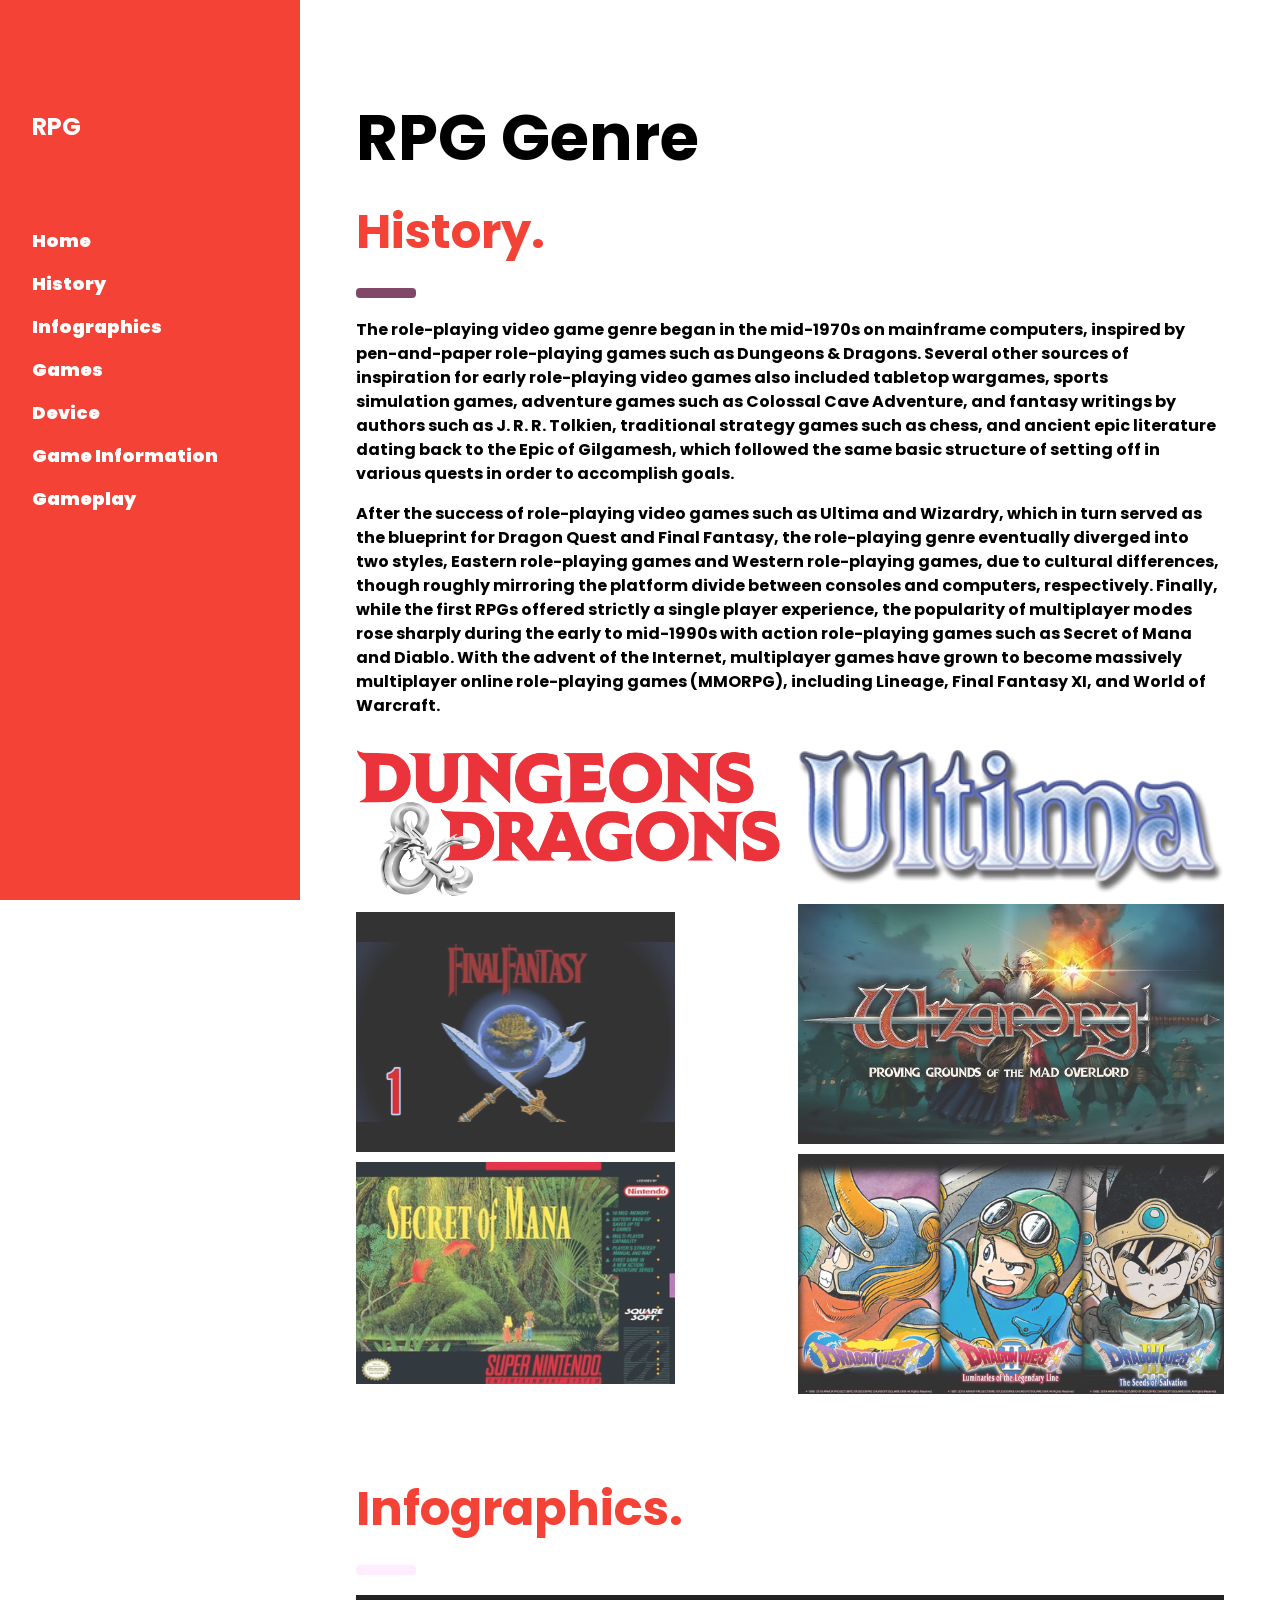
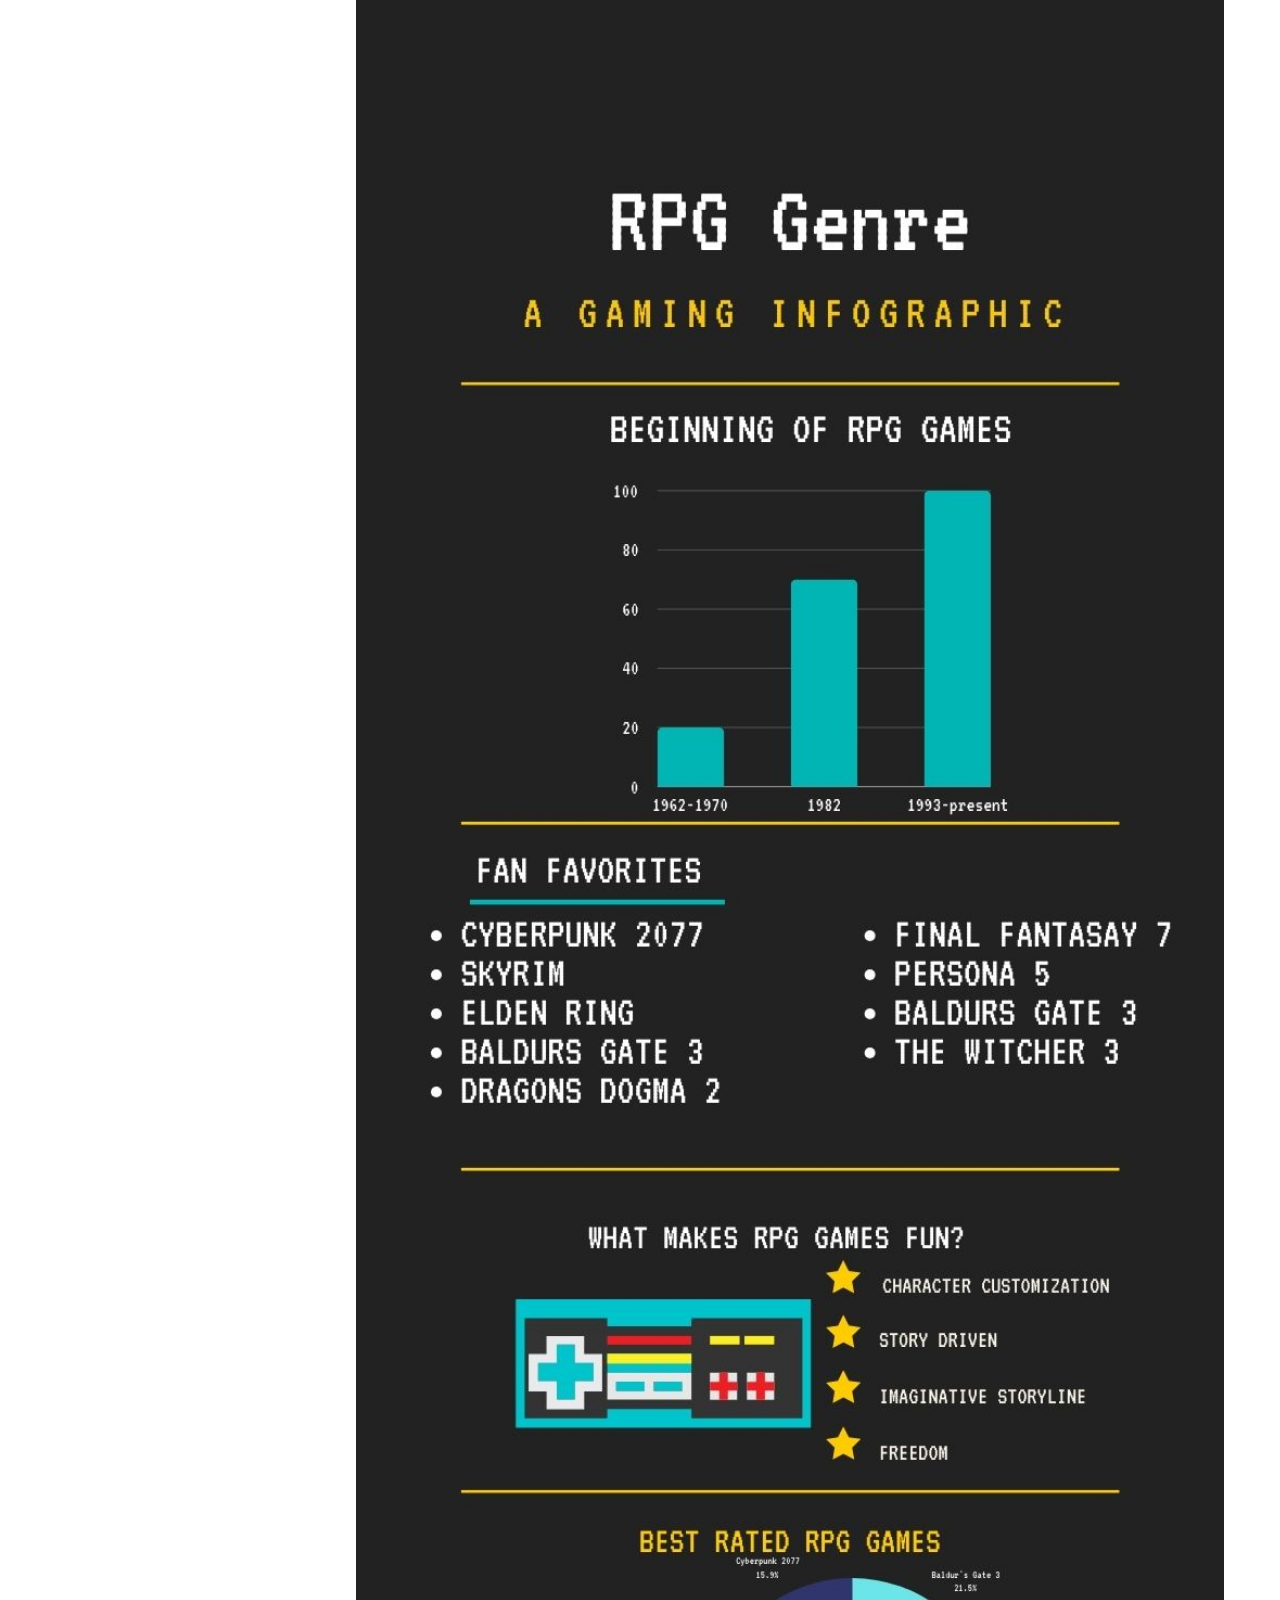
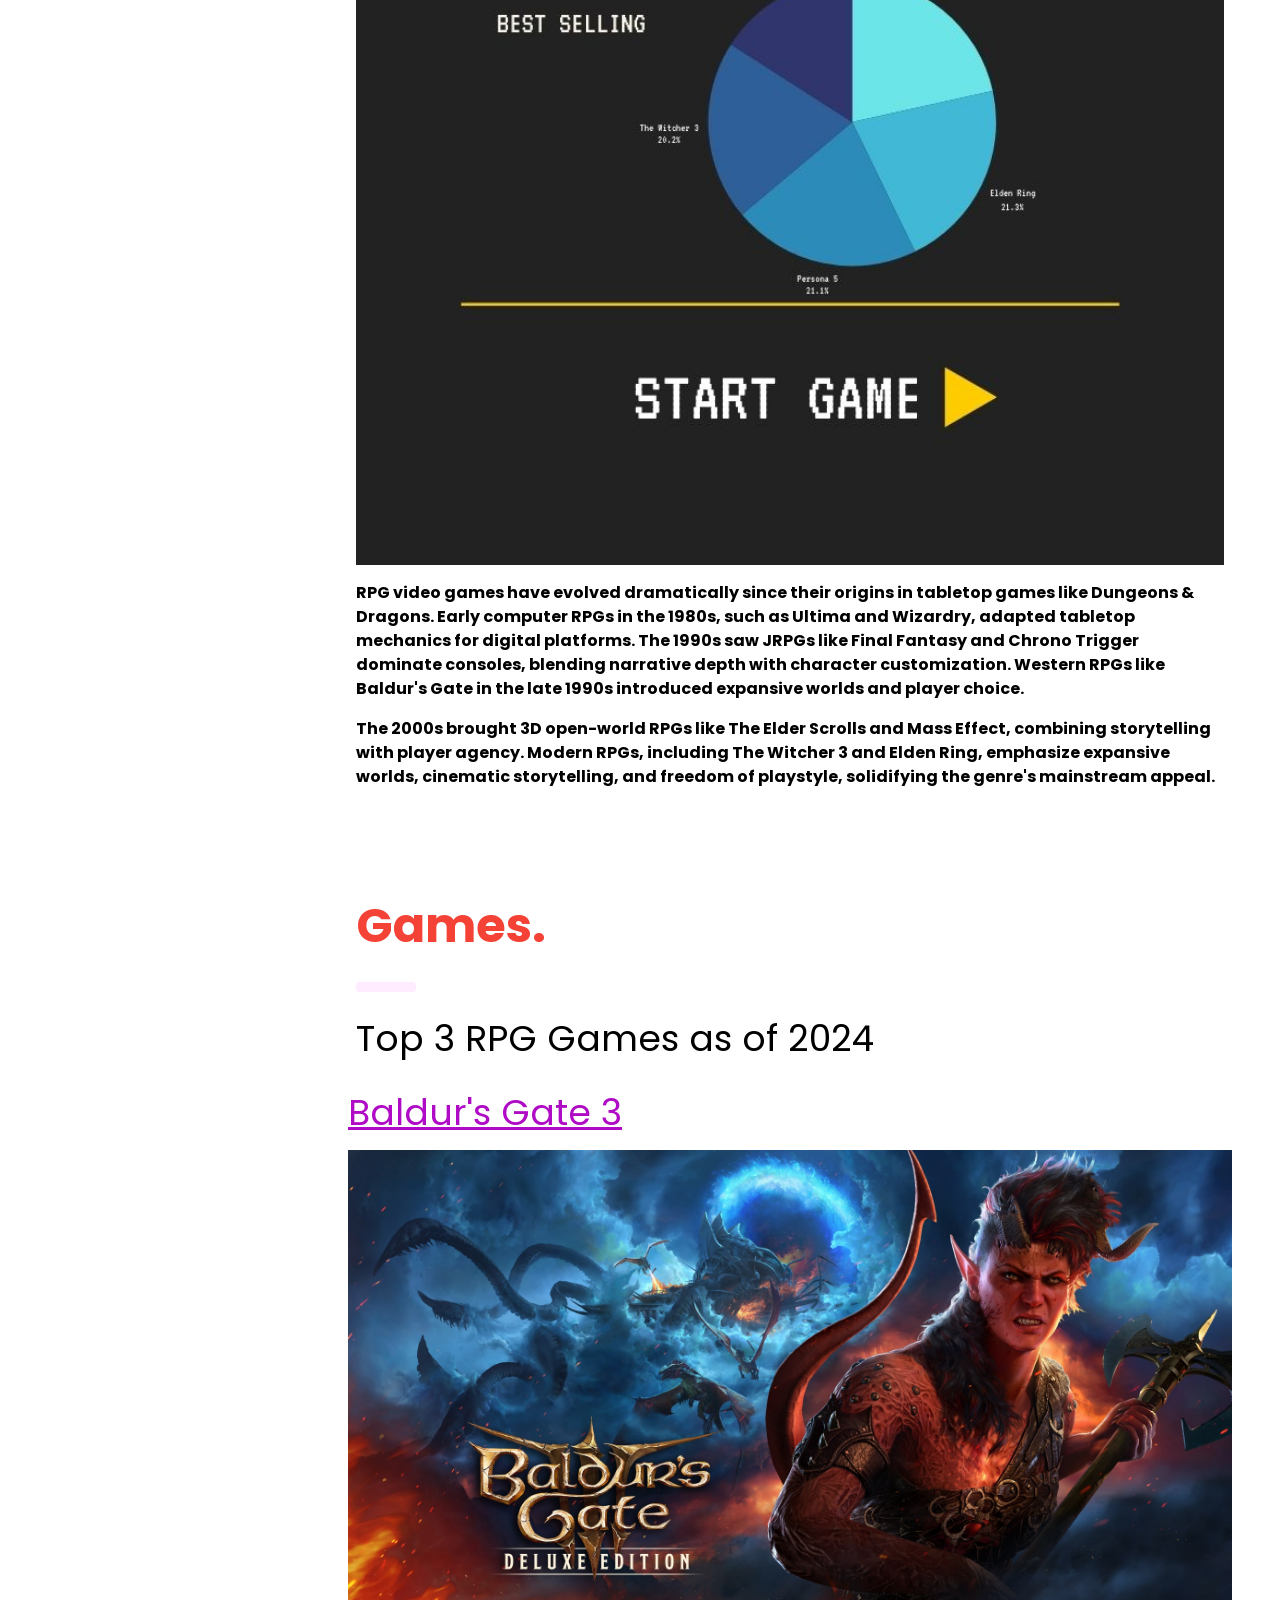
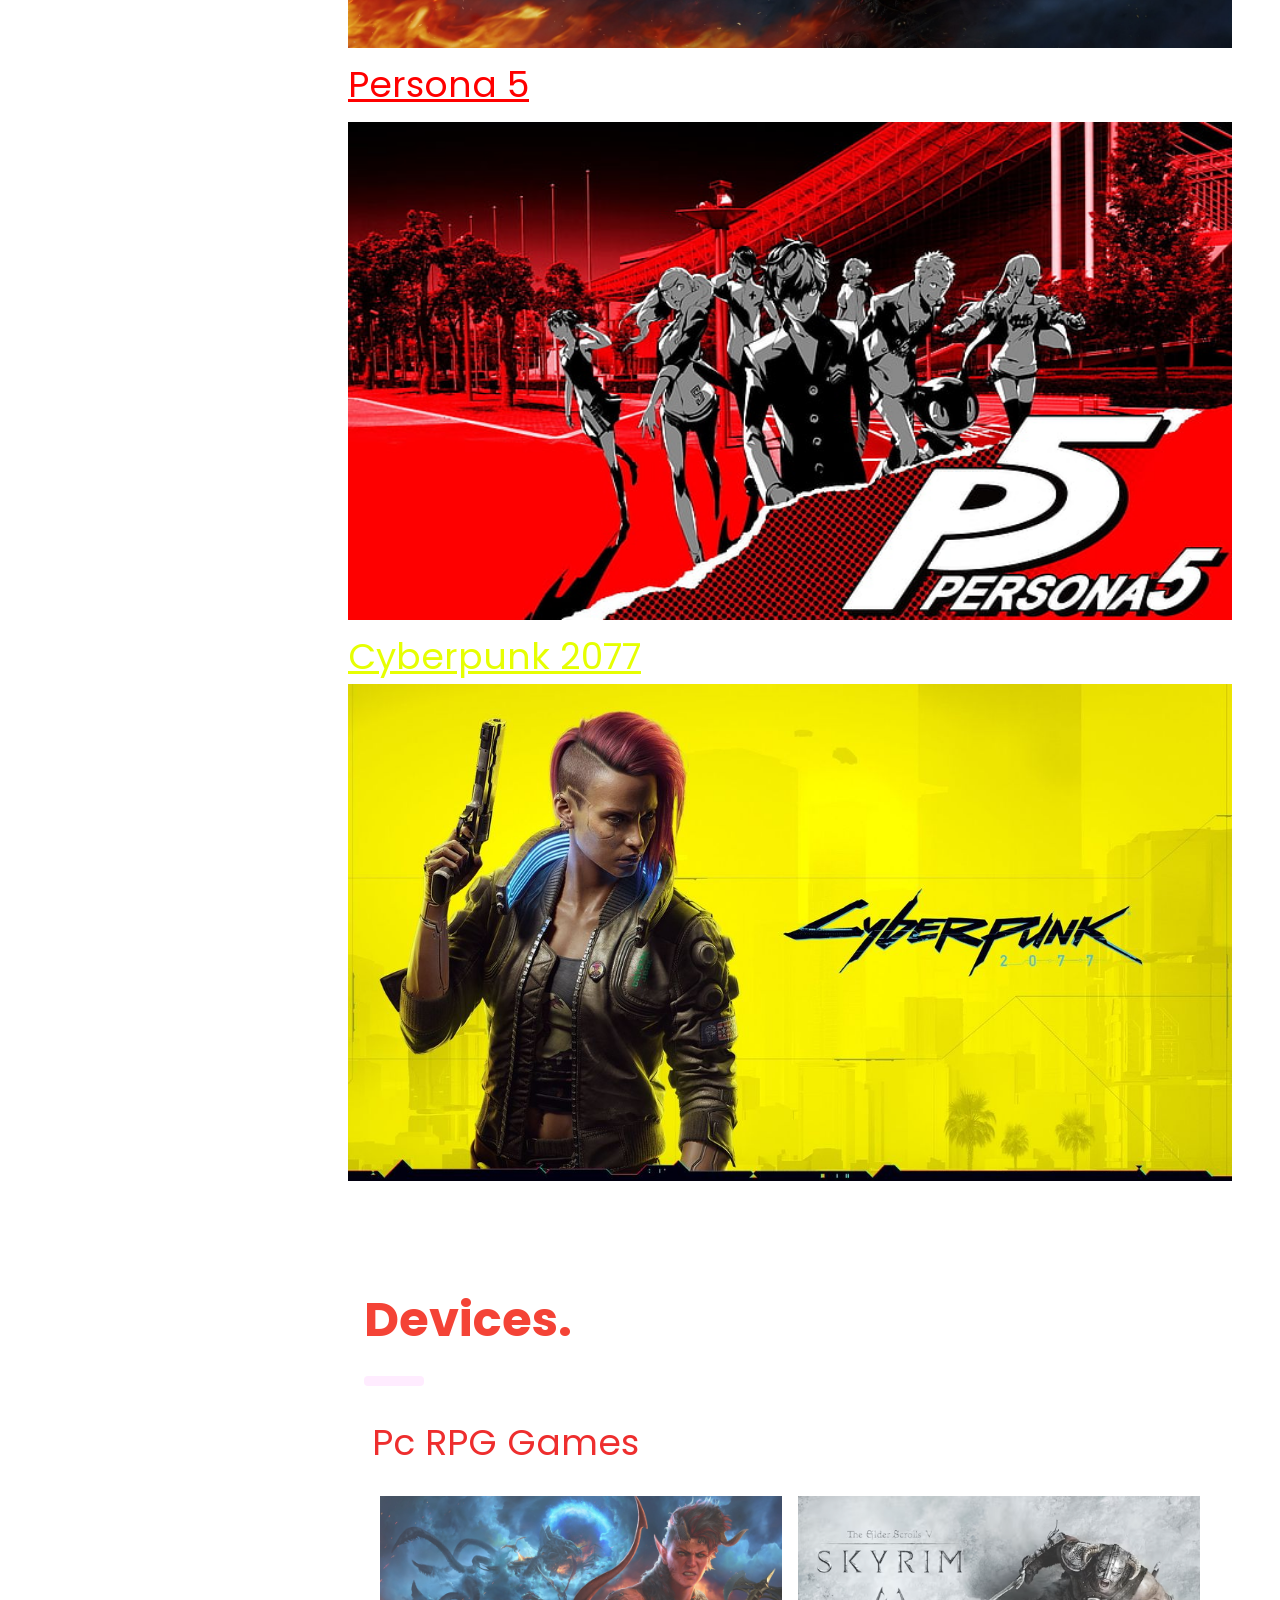
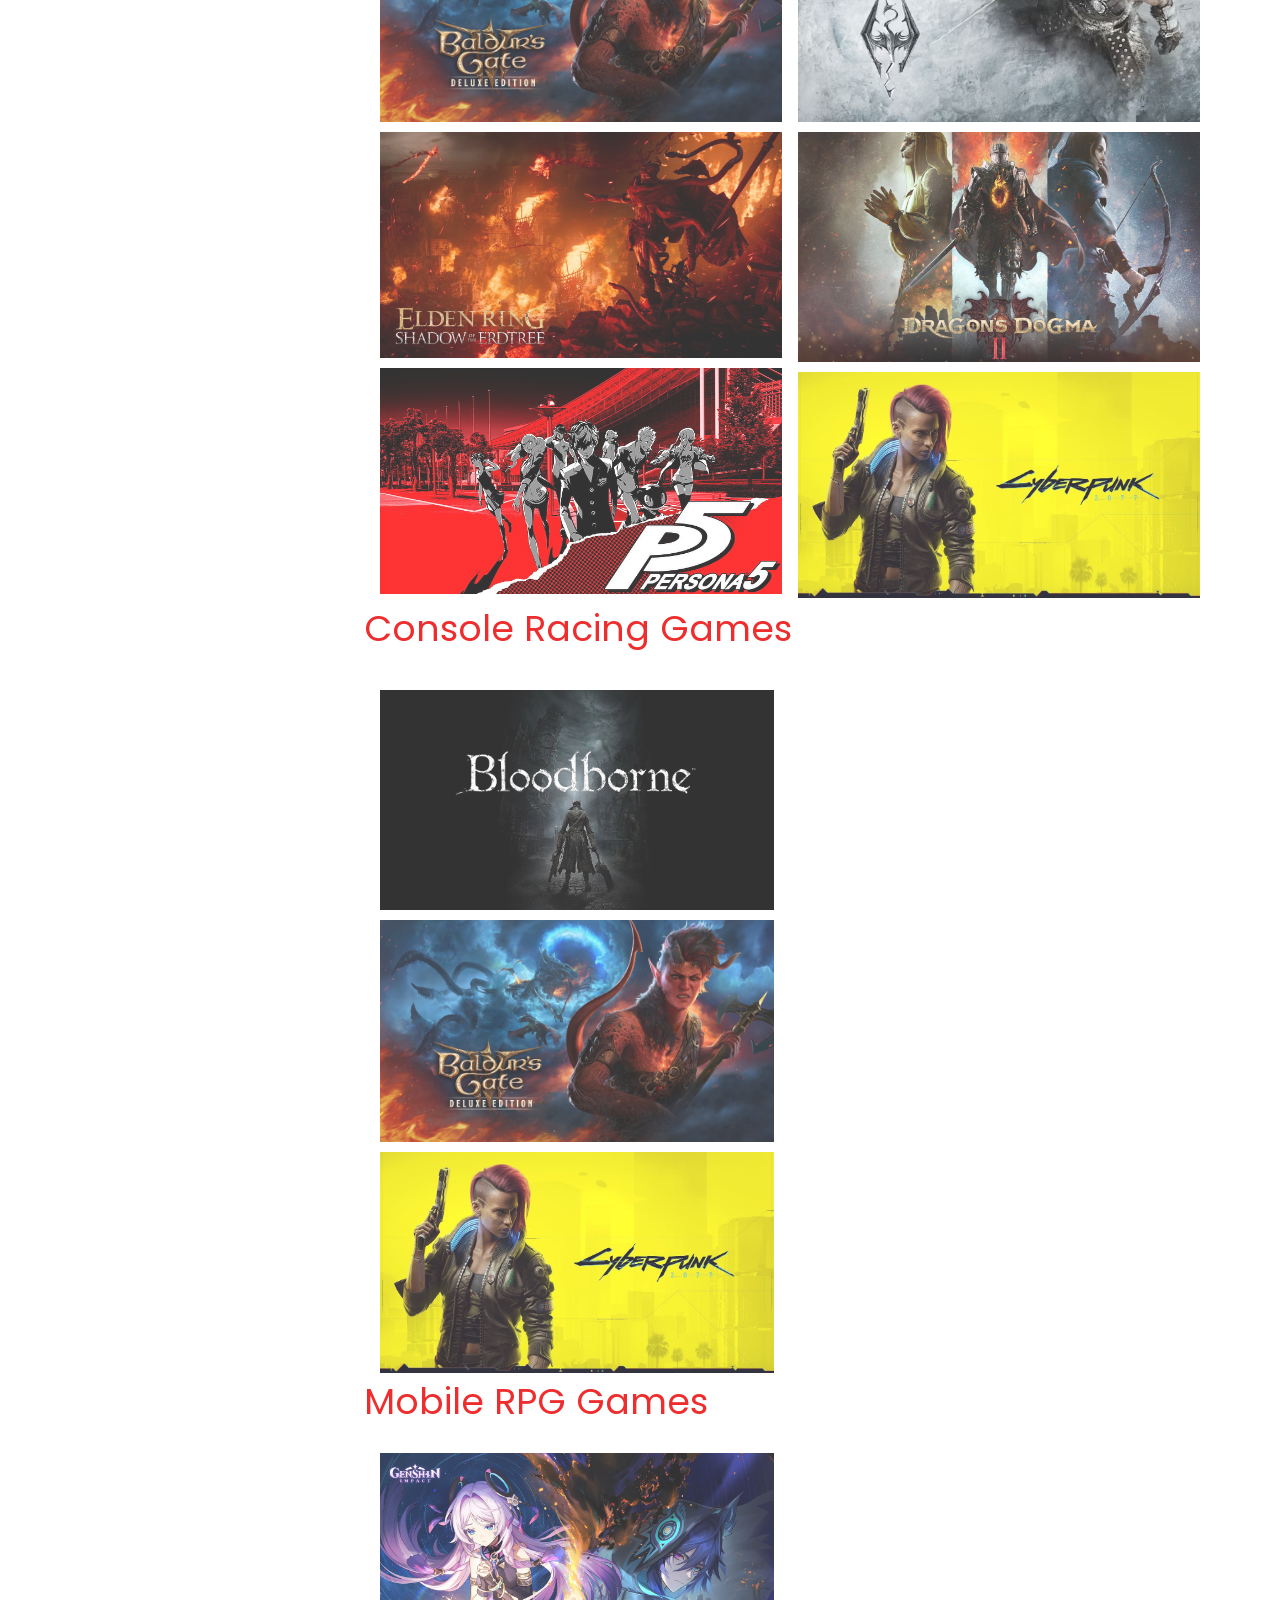
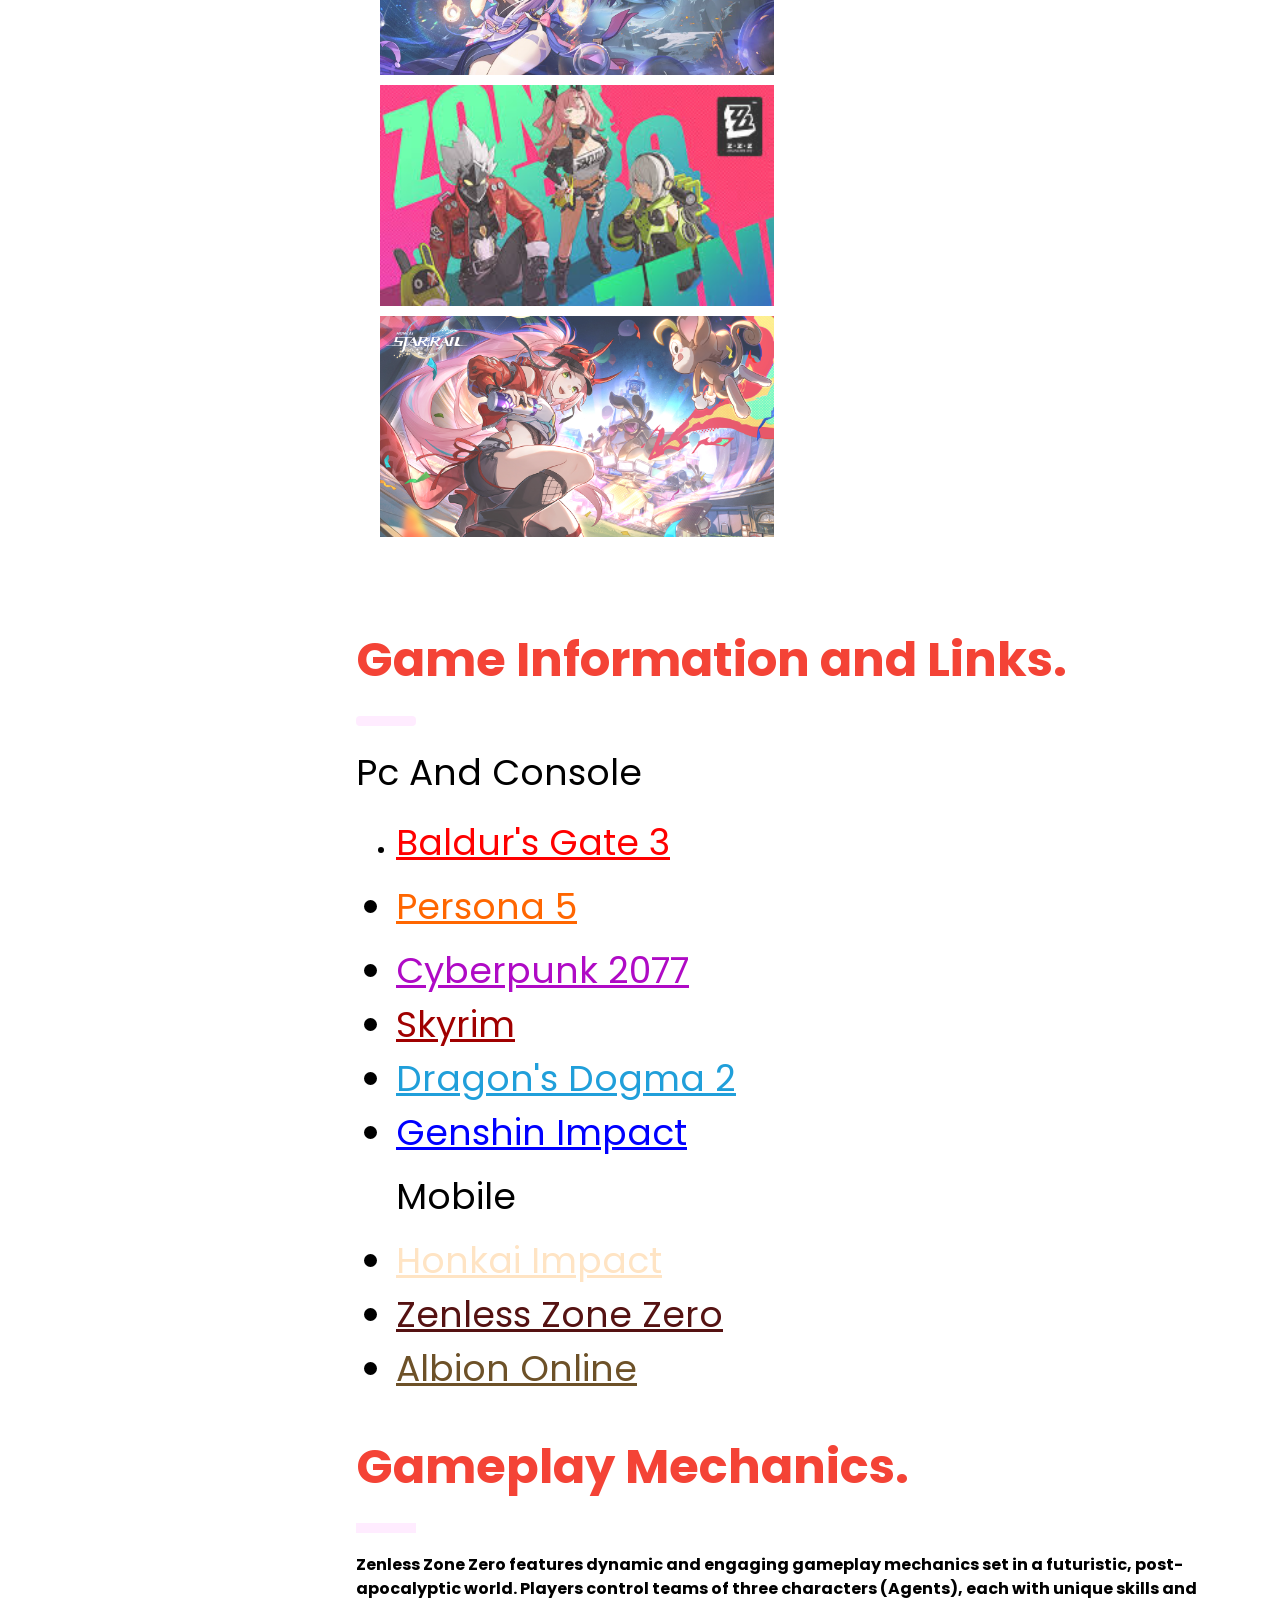
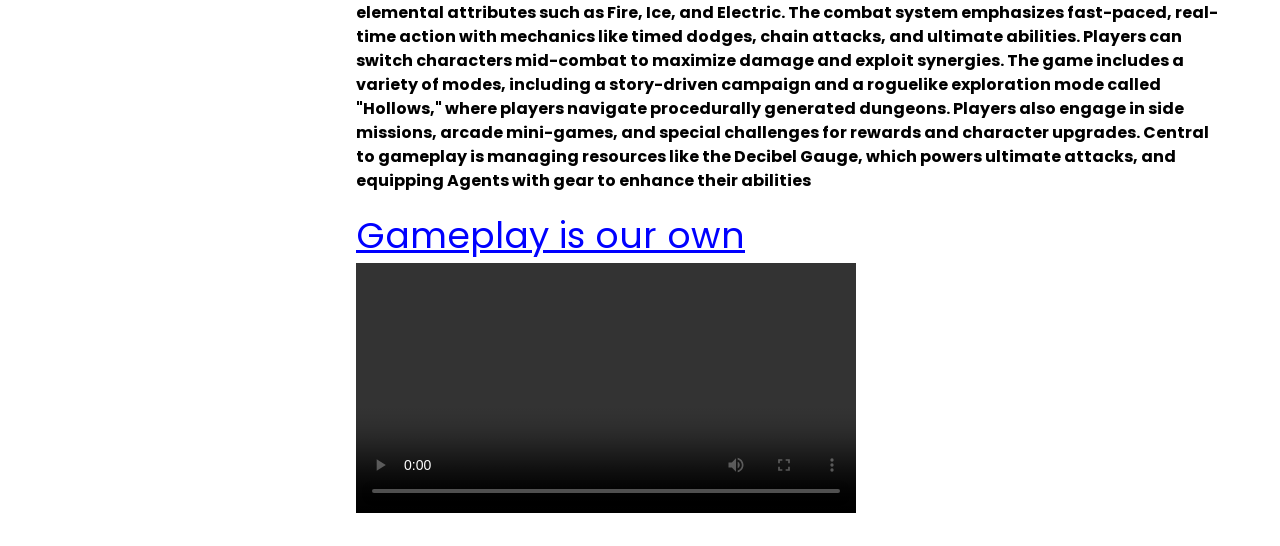
==== commit 1b7ec924: "Update" ====
--- a/Rpg.html
+++ b/Rpg.html
@@ -163,9 +163,9 @@
     <hr style="width:50px;border:5px solid rgb(255, 75, 255, 0.1)">
     <p>Zenless Zone Zero features dynamic and engaging gameplay mechanics set in a futuristic, post-apocalyptic world. Players control teams of three characters (Agents), each with unique skills and elemental attributes such as Fire, Ice, and Electric. The combat system emphasizes fast-paced, real-time action with mechanics like timed dodges, chain attacks, and ultimate abilities. Players can switch characters mid-combat to maximize damage and exploit synergies.
     The game includes a variety of modes, including a story-driven campaign and a roguelike exploration mode called "Hollows," where players navigate procedurally generated dungeons. Players also engage in side missions, arcade mini-games, and special challenges for rewards and character upgrades. Central to gameplay is managing resources like the Decibel Gauge, which powers ultimate attacks, and equipping Agents with gear to enhance their abilities</p>
-      <a href="https://www.youtube.com/watch?v=cT0qs3NLJPY" style="color: blue;" ><h1>Full Gameplay</a>
+      <a href="" style="color: blue;" ><h1>Gameplay is our own</a>
     <video width="500" controls>
-      <source src="RpgGame.mp4" type="video/mp4">
+      <source src="ZZZ gameplay.mp4" type="video/mp4">
     </video>
   </section> 
   </div>
